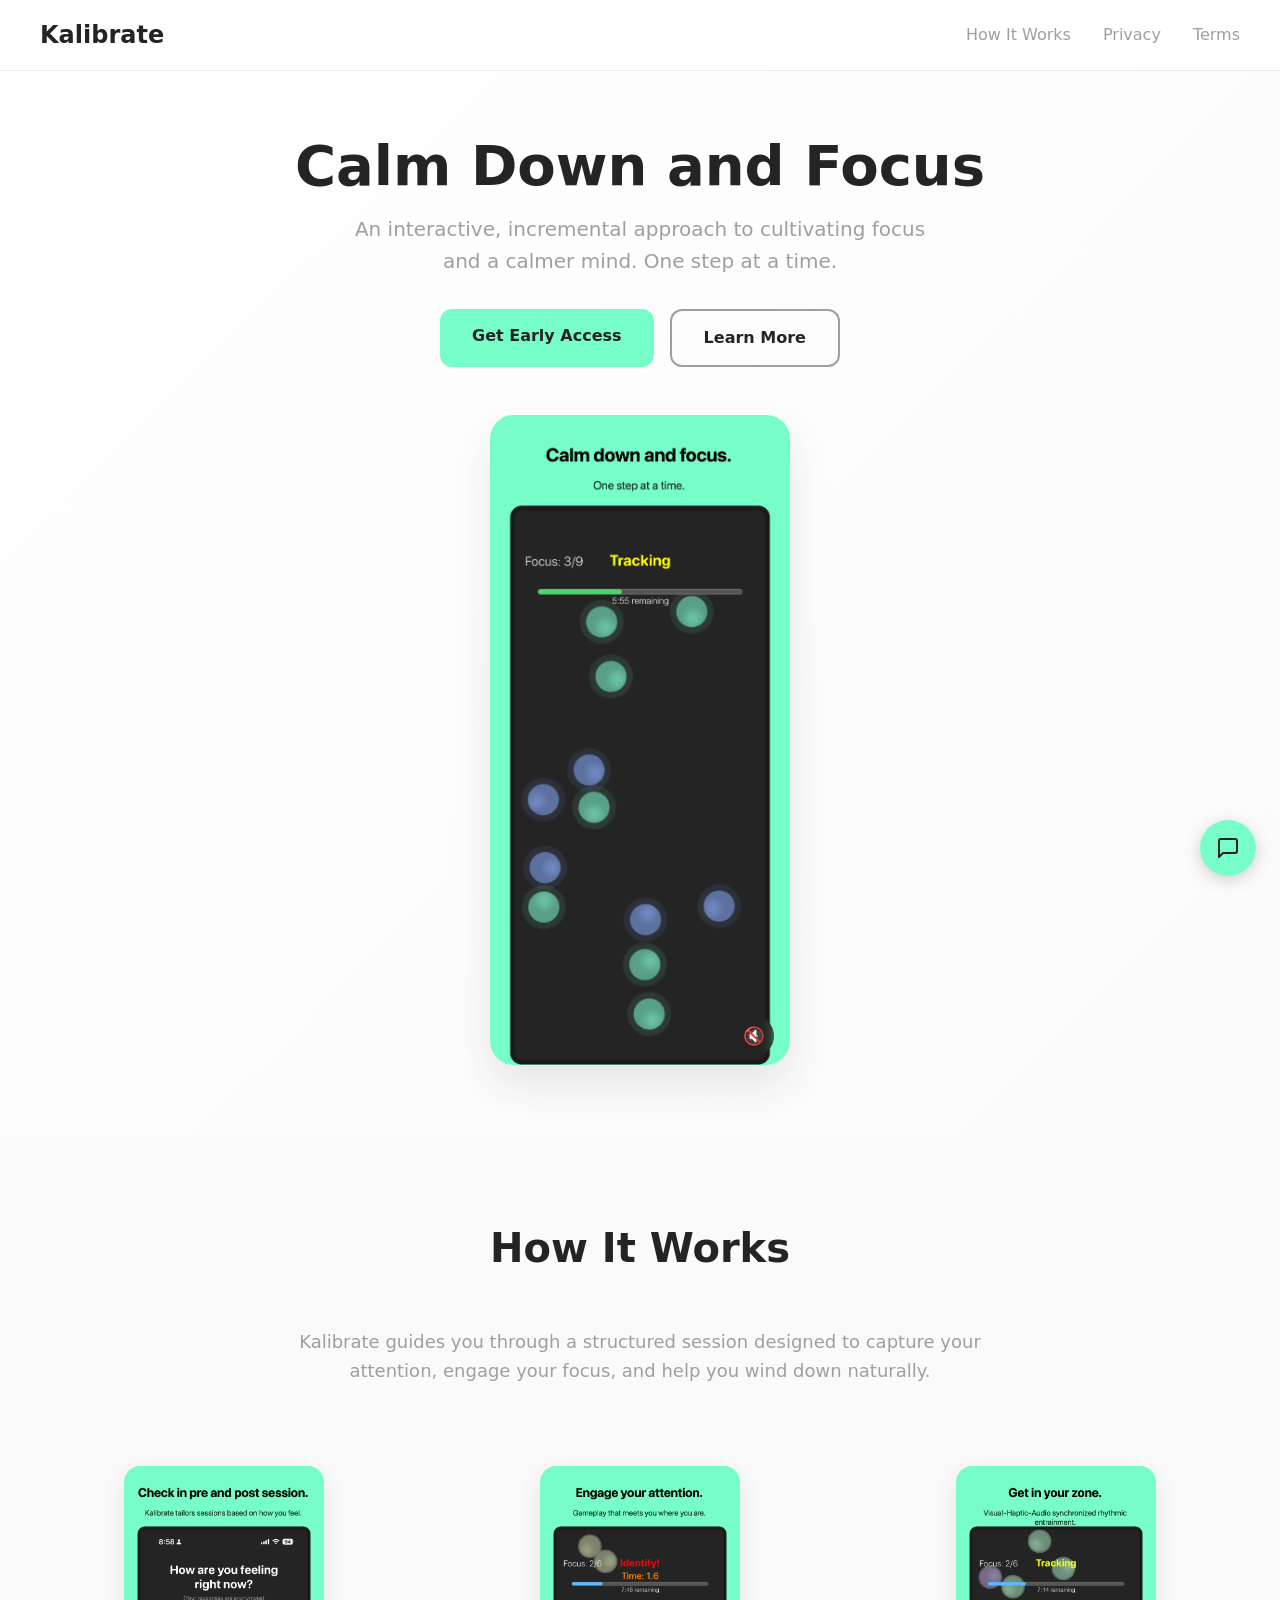
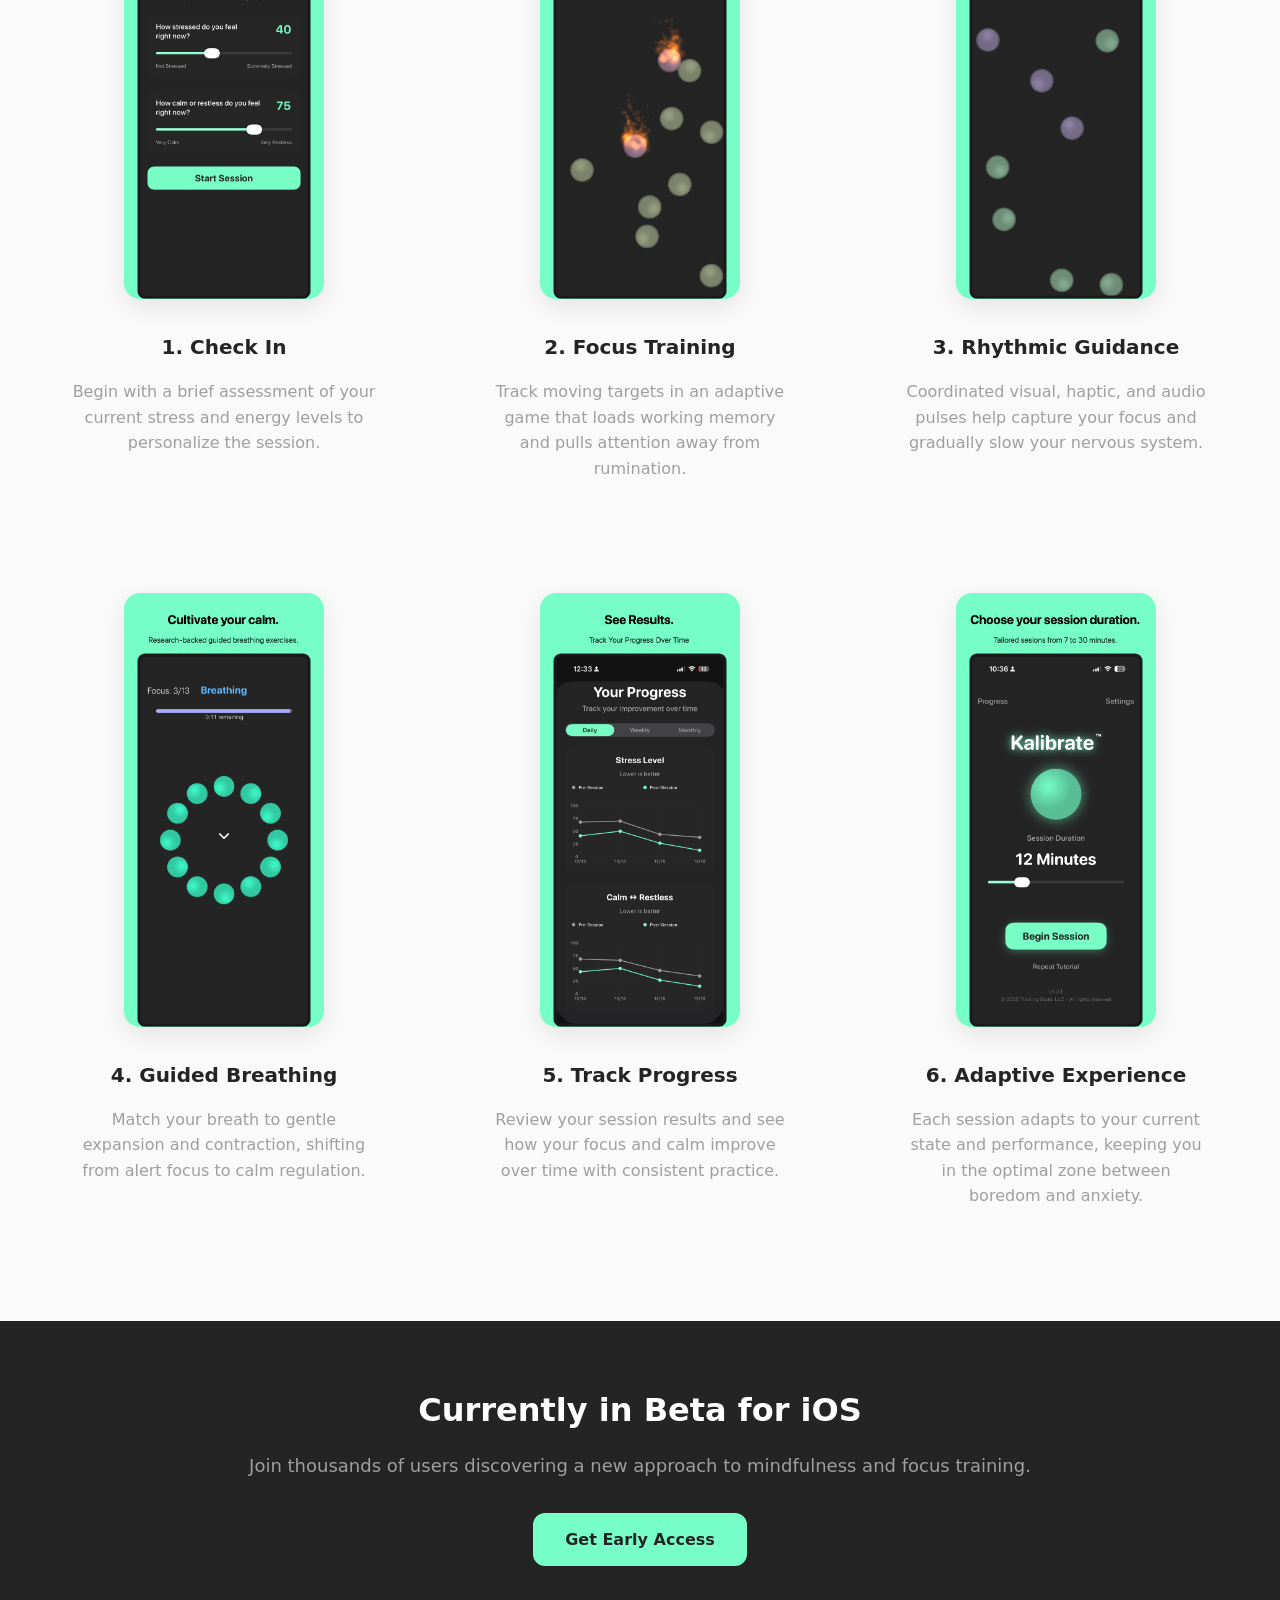
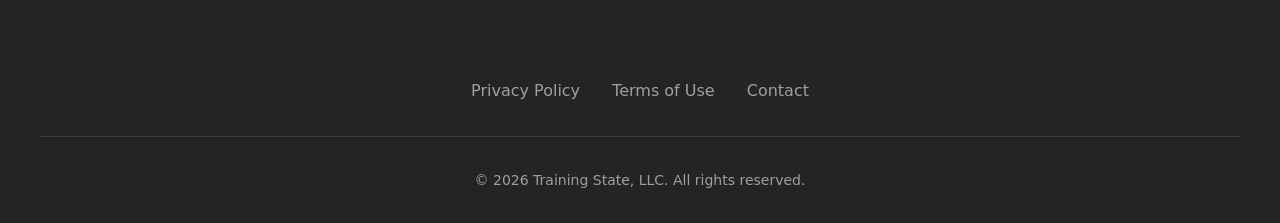
==== index.html @ 6f8d5ae3 "add science chatbot widget" ====
<!DOCTYPE html>
<html lang="en">
<head>
    <meta charset="UTF-8">
    <meta name="viewport" content="width=device-width, initial-scale=1.0">
    <title>Interactive Meditation | Kalibrate</title>
    <meta name="description" content="An interactive, incremental approach to cultivating focus and a calmer mind. Available for iOS.">
    <link rel="stylesheet" href="css/style.css">
    <link rel="stylesheet" href="css/chatbot.css">
    <script src="js/main.js"></script>
    <script src="js/chatbot.js" defer></script>
    <!-- Google Analytics -->
    <script async src="https://www.googletagmanager.com/gtag/js?id=G-4WPZDJNHLG"></script>
    <script>
      window.dataLayer = window.dataLayer || [];
      function gtag(){dataLayer.push(arguments);}
      gtag('js', new Date());
      gtag('config', 'G-4WPZDJNHLG');
    </script>
</head>
<body>
    <header>
        <nav>
            <a href="/" class="logo">Kalibrate</a>
            <ul class="nav-links">
                <li><a href="#how-it-works">How It Works</a></li>
                <li><a href="privacy-policy.html">Privacy</a></li>
                <li><a href="terms-of-use.html">Terms</a></li>
            </ul>
        </nav>
    </header>

    <main>
        <section class="hero">
            <div class="hero-content">
                <h1>Calm Down and Focus</h1>
                <p class="subtitle">An interactive, incremental approach to cultivating focus and a calmer mind. One step at a time.</p>
                
                <div class="cta-buttons">
                    <a href="https://docs.google.com/forms/d/e/1FAIpQLSfNAhvGWcJ5w_ZkRnfmBQwcQlSA0l8Zf64IccUnD5kCKtY3tA/viewform?usp=dialog" class="btn btn-primary" target="_blank" rel="noopener">Get Early Access</a>
                    <a href="#how-it-works" class="btn btn-secondary">Learn More</a>
                </div>
                
                <div class="hero-video-container">
                    <video class="hero-video" autoplay muted loop playsinline poster="images/main.png">
                        <source src="images/teaser.mp4" type="video/mp4">
                        <img src="images/main.png" alt="Kalibrate App Interface" class="hero-image">
                    </video>
                    <button class="video-sound-btn" aria-label="Toggle sound">🔇</button>
                </div>
            </div>
        </section>

        <section id="how-it-works" class="how-it-works">
            <div class="section-content">
                <h2 class="section-title">How It Works</h2>
                <p style="text-align: center; font-size: 1.125rem; color: var(--gray); max-width: 700px; margin: 0 auto;">Kalibrate guides you through a structured session designed to capture your attention, engage your focus, and help you wind down naturally.</p>
                
                <div class="features-grid">
                    <div class="feature">
                        <img src="images/ema.png" alt="Check-in Assessment" class="feature-image">
                        <h3>1. Check In</h3>
                        <p>Begin with a brief assessment of your current stress and energy levels to personalize the session.</p>
                    </div>
                    
                    <div class="feature">
                        <img src="images/identification.png" alt="Focus Training Game" class="feature-image">
                        <h3>2. Focus Training</h3>
                        <p>Track moving targets in an adaptive game that loads working memory and pulls attention away from rumination.</p>
                    </div>
                    
                    <div class="feature">
                        <img src="images/vha.png" alt="VHA Stimulation" class="feature-image">
                        <h3>3. Rhythmic Guidance</h3>
                        <p>Coordinated visual, haptic, and audio pulses help capture your focus and gradually slow your nervous system.</p>
                    </div>
                    
                    <div class="feature">
                        <img src="images/breathing.png" alt="Breathing Exercise" class="feature-image">
                        <h3>4. Guided Breathing</h3>
                        <p>Match your breath to gentle expansion and contraction, shifting from alert focus to calm regulation.</p>
                    </div>
                    
                    <div class="feature">
                        <img src="images/progress.png" alt="Session Results" class="feature-image">
                        <h3>5. Track Progress</h3>
                        <p>Review your session results and see how your focus and calm improve over time with consistent practice.</p>
                    </div>
                    
                    <div class="feature">
                        <img src="images/title.png" alt="Personalized Experience" class="feature-image">
                        <h3>6. Adaptive Experience</h3>
                        <p>Each session adapts to your current state and performance, keeping you in the optimal zone between boredom and anxiety.</p>
                    </div>
                </div>
            </div>
        </section>

        <section class="beta">
            <div class="section-content">
                <h2>Currently in Beta for iOS</h2>
                <p>Join thousands of users discovering a new approach to mindfulness and focus training.</p>
                <a href="https://docs.google.com/forms/d/e/1FAIpQLSfNAhvGWcJ5w_ZkRnfmBQwcQlSA0l8Zf64IccUnD5kCKtY3tA/viewform?usp=dialog" class="btn btn-primary" target="_blank" rel="noopener">Get Early Access</a>
            </div>
        </section>
    </main>

    <footer>
        <div class="footer-content">
            <div class="footer-links">
                <a href="privacy-policy.html">Privacy Policy</a>
                <a href="terms-of-use.html">Terms of Use</a>
                <a href="mailto:hello@kalibrate.me">Contact</a>
            </div>
            <div class="copyright">
                <p>&copy; 2026 Training State, LLC. All rights reserved.</p>
            </div>
        </div>
    </footer>
</body>
</html>
---- css/style.css ----
/* Kalibrate Website - Brand Colors */
:root {
  --mint: #77FDC7;
  --gray: #A09EA1;
  --dark: #242424;
  --white: #ffffff;
  --off-white: #fafafa;
}

* {
  margin: 0;
  padding: 0;
  box-sizing: border-box;
}

body {
  font-family: -apple-system, BlinkMacSystemFont, 'Segoe UI', Roboto, system-ui, sans-serif;
  line-height: 1.6;
  color: var(--dark);
  background: var(--white);
}

/* Header */
header {
  background: var(--white);
  padding: 1rem 2rem;
  position: sticky;
  top: 0;
  z-index: 100;
  border-bottom: 1px solid rgba(164, 158, 161, 0.2);
}

nav {
  max-width: 1200px;
  margin: 0 auto;
  display: flex;
  justify-content: space-between;
  align-items: center;
}

.logo {
  font-size: 1.5rem;
  font-weight: 700;
  color: var(--dark);
  text-decoration: none;
}

.nav-links {
  display: flex;
  gap: 2rem;
  list-style: none;
}

.nav-links a {
  text-decoration: none;
  color: var(--gray);
  font-weight: 500;
  transition: color 0.3s ease;
}

.nav-links a:hover {
  color: var(--dark);
}

/* Hero Section */
.hero {
  background: linear-gradient(135deg, var(--white) 0%, var(--off-white) 100%);
  padding: 4rem 2rem;
  text-align: center;
}

.hero-content {
  max-width: 1000px;
  margin: 0 auto;
}

.hero h1 {
  font-size: 3.5rem;
  font-weight: 800;
  color: var(--dark);
  margin-bottom: 1rem;
  line-height: 1.1;
}

.hero .subtitle {
  font-size: 1.25rem;
  color: var(--gray);
  margin-bottom: 2rem;
  max-width: 600px;
  margin-left: auto;
  margin-right: auto;
}

.cta-buttons {
  display: flex;
  gap: 1rem;
  justify-content: center;
  margin-bottom: 3rem;
}

.btn {
  padding: 0.875rem 2rem;
  border: none;
  border-radius: 12px;
  font-weight: 600;
  text-decoration: none;
  display: inline-block;
  transition: all 0.3s ease;
  font-size: 1rem;
}

.btn-primary {
  background: var(--mint);
  color: var(--dark);
}

.btn-primary:hover {
  background: #65e8b5;
  transform: translateY(-1px);
}

.btn-secondary {
  background: transparent;
  color: var(--dark);
  border: 2px solid var(--gray);
}

.btn-secondary:hover {
  border-color: var(--dark);
  background: var(--dark);
  color: var(--white);
}

.hero-image {
  max-width: 300px;
  height: auto;
  border-radius: 24px;
  box-shadow: 0 20px 40px rgba(36, 36, 36, 0.1);
}

/* Hero Video */
.hero-video-container {
  position: relative;
  display: inline-block;
  max-width: 300px;
  margin: 0 auto;
}

.hero-video {
  width: 100%;
  max-width: 300px;
  height: auto;
  border-radius: 24px;
  box-shadow: 0 20px 40px rgba(36, 36, 36, 0.1);
}

.video-sound-btn {
  position: absolute;
  bottom: 16px;
  right: 16px;
  width: 40px;
  height: 40px;
  border-radius: 50%;
  border: none;
  background: rgba(36, 36, 36, 0.7);
  color: var(--white);
  font-size: 1.1rem;
  cursor: pointer;
  display: flex;
  align-items: center;
  justify-content: center;
  transition: background 0.3s ease;
  backdrop-filter: blur(4px);
  -webkit-backdrop-filter: blur(4px);
}

.video-sound-btn:hover {
  background: rgba(36, 36, 36, 0.9);
}

/* How It Works Section */
.how-it-works {
  padding: 5rem 2rem;
  background: var(--off-white);
}

.section-content {
  max-width: 1200px;
  margin: 0 auto;
}

.section-title {
  font-size: 2.5rem;
  font-weight: 700;
  text-align: center;
  margin-bottom: 3rem;
  color: var(--dark);
}

.features-grid {
  display: grid;
  grid-template-columns: repeat(auto-fit, minmax(300px, 1fr));
  gap: 3rem;
  margin-top: 3rem;
}

.feature {
  text-align: center;
  padding: 2rem;
}

.feature-image {
  max-width: 200px;
  height: auto;
  border-radius: 16px;
  margin-bottom: 1.5rem;
  box-shadow: 0 8px 24px rgba(36, 36, 36, 0.1);
}

.feature h3 {
  font-size: 1.25rem;
  font-weight: 600;
  margin-bottom: 1rem;
  color: var(--dark);
}

.feature p {
  color: var(--gray);
  line-height: 1.6;
}

/* Beta Section */
.beta {
  padding: 4rem 2rem;
  background: var(--dark);
  color: var(--white);
  text-align: center;
}

.beta h2 {
  font-size: 2rem;
  font-weight: 700;
  margin-bottom: 1rem;
}

.beta p {
  font-size: 1.125rem;
  color: var(--gray);
  margin-bottom: 2rem;
}

/* Footer */
footer {
  background: var(--dark);
  color: var(--gray);
  padding: 3rem 2rem 2rem;
  text-align: center;
}

.footer-content {
  max-width: 1200px;
  margin: 0 auto;
}

.footer-links {
  display: flex;
  justify-content: center;
  gap: 2rem;
  margin-bottom: 2rem;
  flex-wrap: wrap;
}

.footer-links a {
  color: var(--gray);
  text-decoration: none;
  transition: color 0.3s ease;
}

.footer-links a:hover {
  color: var(--mint);
}

.copyright {
  border-top: 1px solid rgba(164, 158, 161, 0.2);
  padding-top: 2rem;
  font-size: 0.875rem;
}

/* Responsive Design */
@media (max-width: 768px) {
  .nav-links {
    display: none;
  }
  
  .hero h1 {
    font-size: 2.5rem;
  }
  
  .hero .subtitle {
    font-size: 1.125rem;
  }
  
  .cta-buttons {
    flex-direction: column;
    align-items: center;
  }
  
  .features-grid {
    grid-template-columns: 1fr;
    gap: 2rem;
  }
  
  .footer-links {
    flex-direction: column;
    gap: 1rem;
  }
}

/* Legal Pages Styling */
.legal-page {
  max-width: 800px;
  margin: 0 auto;
  padding: 4rem 2rem;
  line-height: 1.7;
}

.legal-page h1 {
  font-size: 2.5rem;
  font-weight: 700;
  margin-bottom: 2rem;
  color: var(--dark);
}

.legal-page h2 {
  font-size: 1.5rem;
  font-weight: 600;
  margin: 2rem 0 1rem;
  color: var(--dark);
}

.legal-page p {
  margin-bottom: 1rem;
  color: var(--dark);
}

.legal-page ul {
  margin: 1rem 0 1rem 2rem;
}

.legal-page li {
  margin-bottom: 0.5rem;
  color: var(--dark);
}

.legal-page strong {
  color: var(--dark);
}

.legal-page a {
  color: var(--mint);
  text-decoration: none;
}

.legal-page a:hover {
  text-decoration: underline;
}
---- css/chatbot.css ----
/* Kalibrate Science Chatbot Widget */

/* FAB Button */
#kb-chat-fab {
  position: fixed;
  bottom: 24px;
  right: 24px;
  width: 56px;
  height: 56px;
  border-radius: 50%;
  border: none;
  background: var(--mint, #77FDC7);
  color: var(--dark, #242424);
  cursor: pointer;
  box-shadow: 0 4px 16px rgba(36, 36, 36, 0.2);
  display: flex;
  align-items: center;
  justify-content: center;
  transition: transform 0.2s ease, box-shadow 0.2s ease, opacity 0.2s ease;
  z-index: 9998;
}

#kb-chat-fab:hover {
  transform: scale(1.08);
  box-shadow: 0 6px 24px rgba(36, 36, 36, 0.25);
}

#kb-chat-fab.kb-hidden {
  opacity: 0;
  pointer-events: none;
  transform: scale(0.8);
}

/* Chat Panel */
#kb-chat-panel {
  position: fixed;
  bottom: 24px;
  right: 24px;
  width: 380px;
  height: 540px;
  max-height: calc(100vh - 48px);
  max-width: calc(100vw - 32px);
  border-radius: 16px;
  background: #fff;
  box-shadow: 0 8px 40px rgba(36, 36, 36, 0.15), 0 0 0 1px rgba(160, 158, 161, 0.1);
  display: flex;
  flex-direction: column;
  overflow: hidden;
  z-index: 9999;
  opacity: 0;
  transform: translateY(16px) scale(0.95);
  pointer-events: none;
  transition: opacity 0.25s ease, transform 0.25s ease;
}

#kb-chat-panel.kb-open {
  opacity: 1;
  transform: translateY(0) scale(1);
  pointer-events: auto;
}

/* Header */
.kb-chat-header {
  background: var(--dark, #242424);
  color: #fff;
  padding: 16px;
  display: flex;
  align-items: center;
  justify-content: space-between;
  flex-shrink: 0;
}

.kb-chat-header-info {
  display: flex;
  align-items: center;
  gap: 10px;
}

.kb-chat-header-icon {
  font-size: 1.5rem;
}

.kb-chat-header-title {
  font-weight: 600;
  font-size: 0.95rem;
}

.kb-chat-header-subtitle {
  font-size: 0.75rem;
  color: var(--gray, #A09EA1);
}

.kb-chat-close {
  background: none;
  border: none;
  color: var(--gray, #A09EA1);
  font-size: 1.5rem;
  cursor: pointer;
  padding: 0 4px;
  line-height: 1;
  transition: color 0.2s;
}

.kb-chat-close:hover {
  color: #fff;
}

/* Messages */
.kb-chat-messages {
  flex: 1;
  overflow-y: auto;
  padding: 16px;
  display: flex;
  flex-direction: column;
  gap: 10px;
  background: #fafafa;
}

.kb-chat-welcome {
  margin-bottom: 8px;
}

.kb-chat-welcome p {
  font-size: 0.875rem;
  color: #666;
  line-height: 1.5;
  margin-bottom: 12px;
}

/* Suggestions */
.kb-chat-suggestions {
  display: flex;
  flex-wrap: wrap;
  gap: 6px;
}

.kb-chat-suggestion {
  background: #fff;
  border: 1px solid rgba(160, 158, 161, 0.3);
  border-radius: 16px;
  padding: 6px 12px;
  font-size: 0.8rem;
  color: var(--dark, #242424);
  cursor: pointer;
  transition: all 0.2s;
  font-family: inherit;
}

.kb-chat-suggestion:hover {
  background: var(--mint, #77FDC7);
  border-color: var(--mint, #77FDC7);
}

/* Chat Bubbles */
.kb-chat-bubble {
  max-width: 85%;
  padding: 10px 14px;
  border-radius: 14px;
  font-size: 0.875rem;
  line-height: 1.5;
  word-wrap: break-word;
  white-space: pre-wrap;
}

.kb-chat-user {
  align-self: flex-end;
  background: var(--dark, #242424);
  color: #fff;
  border-bottom-right-radius: 4px;
}

.kb-chat-assistant {
  align-self: flex-start;
  background: #fff;
  color: var(--dark, #242424);
  border: 1px solid rgba(160, 158, 161, 0.15);
  border-bottom-left-radius: 4px;
}

/* Loading dots */
.kb-chat-loading {
  display: flex;
  align-items: center;
  gap: 4px;
  padding: 12px 18px;
}

.kb-dot {
  width: 7px;
  height: 7px;
  border-radius: 50%;
  background: var(--gray, #A09EA1);
  animation: kb-bounce 1.2s infinite ease-in-out;
}

.kb-dot:nth-child(2) {
  animation-delay: 0.15s;
}

.kb-dot:nth-child(3) {
  animation-delay: 0.3s;
}

@keyframes kb-bounce {
  0%, 60%, 100% { transform: translateY(0); opacity: 0.4; }
  30% { transform: translateY(-6px); opacity: 1; }
}

/* Input Area */
.kb-chat-input-area {
  display: flex;
  padding: 12px;
  gap: 8px;
  border-top: 1px solid rgba(160, 158, 161, 0.15);
  background: #fff;
  flex-shrink: 0;
}

.kb-chat-input {
  flex: 1;
  border: 1px solid rgba(160, 158, 161, 0.3);
  border-radius: 10px;
  padding: 10px 14px;
  font-size: 0.875rem;
  font-family: inherit;
  outline: none;
  transition: border-color 0.2s;
  background: #fafafa;
}

.kb-chat-input:focus {
  border-color: var(--mint, #77FDC7);
  background: #fff;
}

.kb-chat-send {
  width: 40px;
  height: 40px;
  border-radius: 10px;
  border: none;
  background: var(--mint, #77FDC7);
  color: var(--dark, #242424);
  cursor: pointer;
  display: flex;
  align-items: center;
  justify-content: center;
  transition: background 0.2s;
  flex-shrink: 0;
}

.kb-chat-send:hover {
  background: #65e8b5;
}

.kb-chat-send:disabled {
  opacity: 0.5;
  cursor: not-allowed;
}

/* Mobile */
@media (max-width: 480px) {
  #kb-chat-panel {
    bottom: 0;
    right: 0;
    width: 100vw;
    height: 100vh;
    max-height: 100vh;
    max-width: 100vw;
    border-radius: 0;
  }

  #kb-chat-fab {
    bottom: 16px;
    right: 16px;
  }
}

/* Scrollbar */
.kb-chat-messages::-webkit-scrollbar {
  width: 5px;
}

.kb-chat-messages::-webkit-scrollbar-track {
  background: transparent;
}

.kb-chat-messages::-webkit-scrollbar-thumb {
  background: rgba(160, 158, 161, 0.3);
  border-radius: 3px;
}

.kb-chat-messages::-webkit-scrollbar-thumb:hover {
  background: rgba(160, 158, 161, 0.5);
}
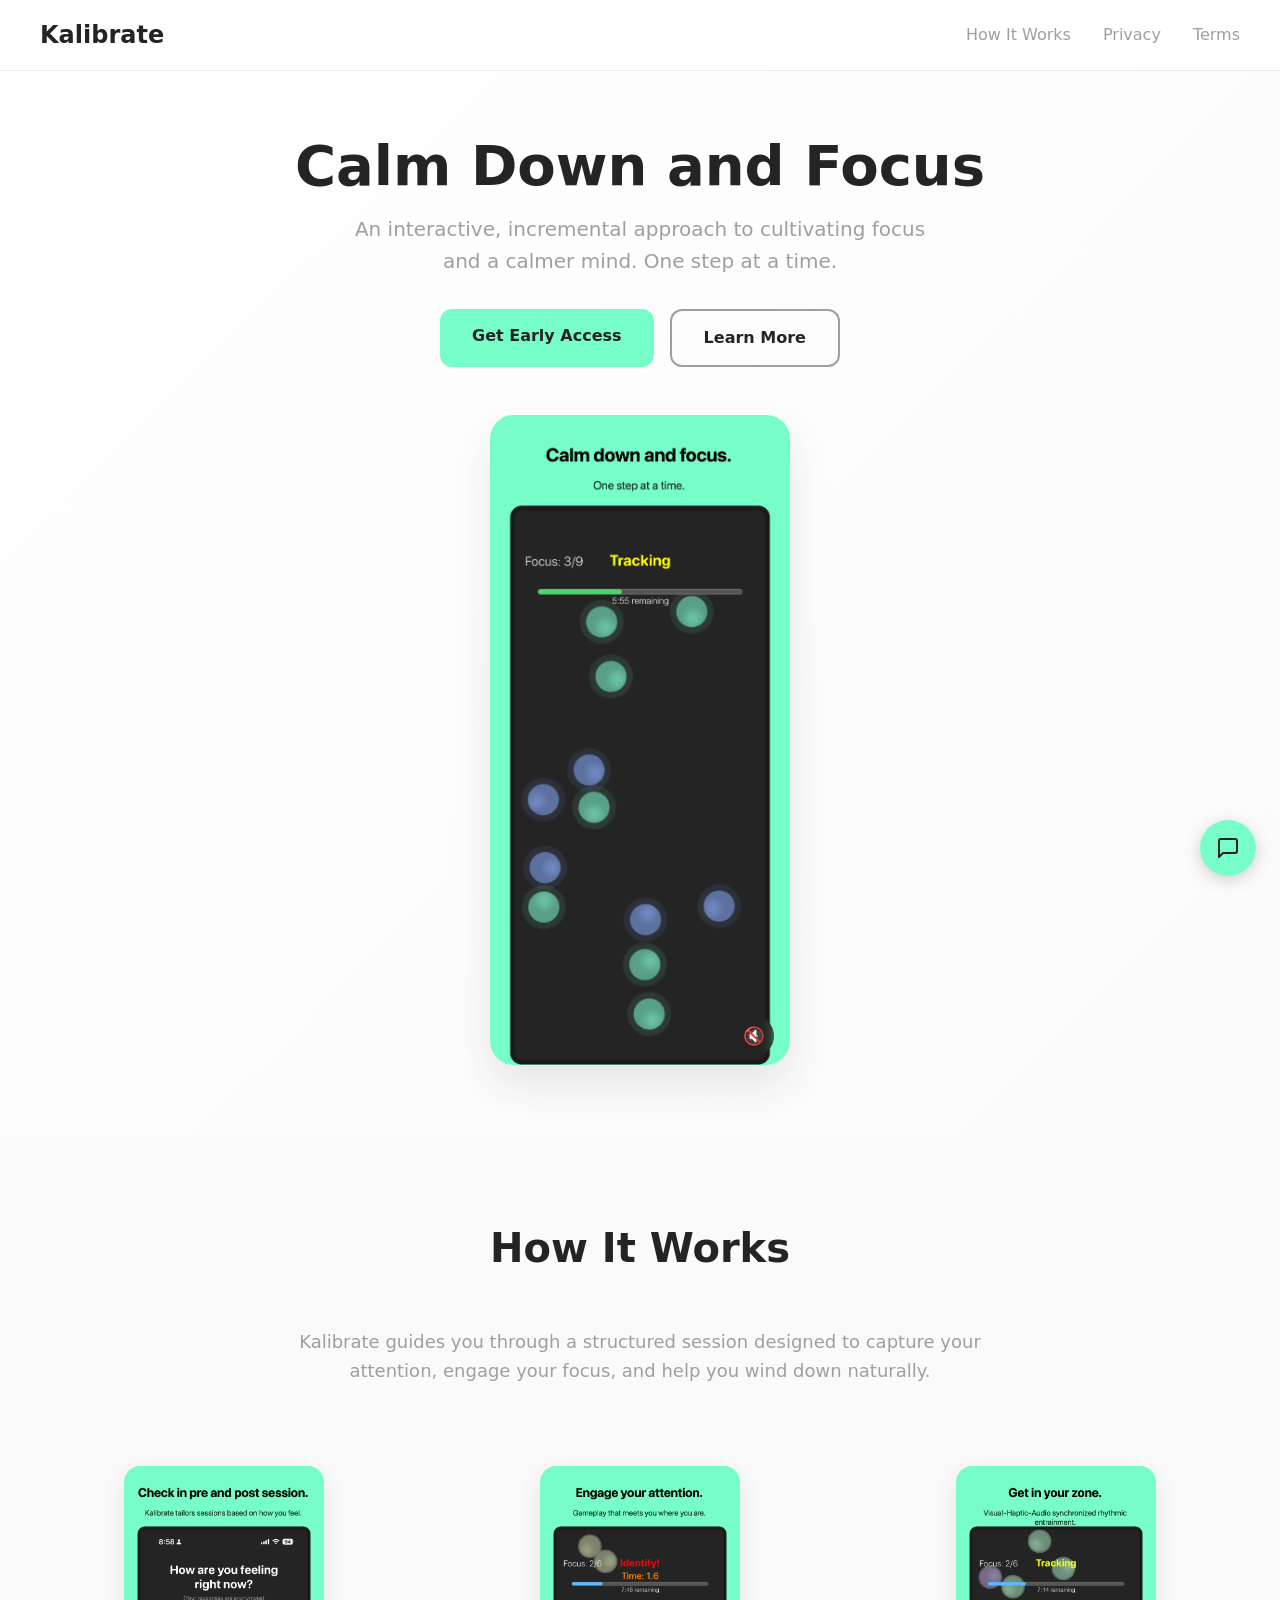
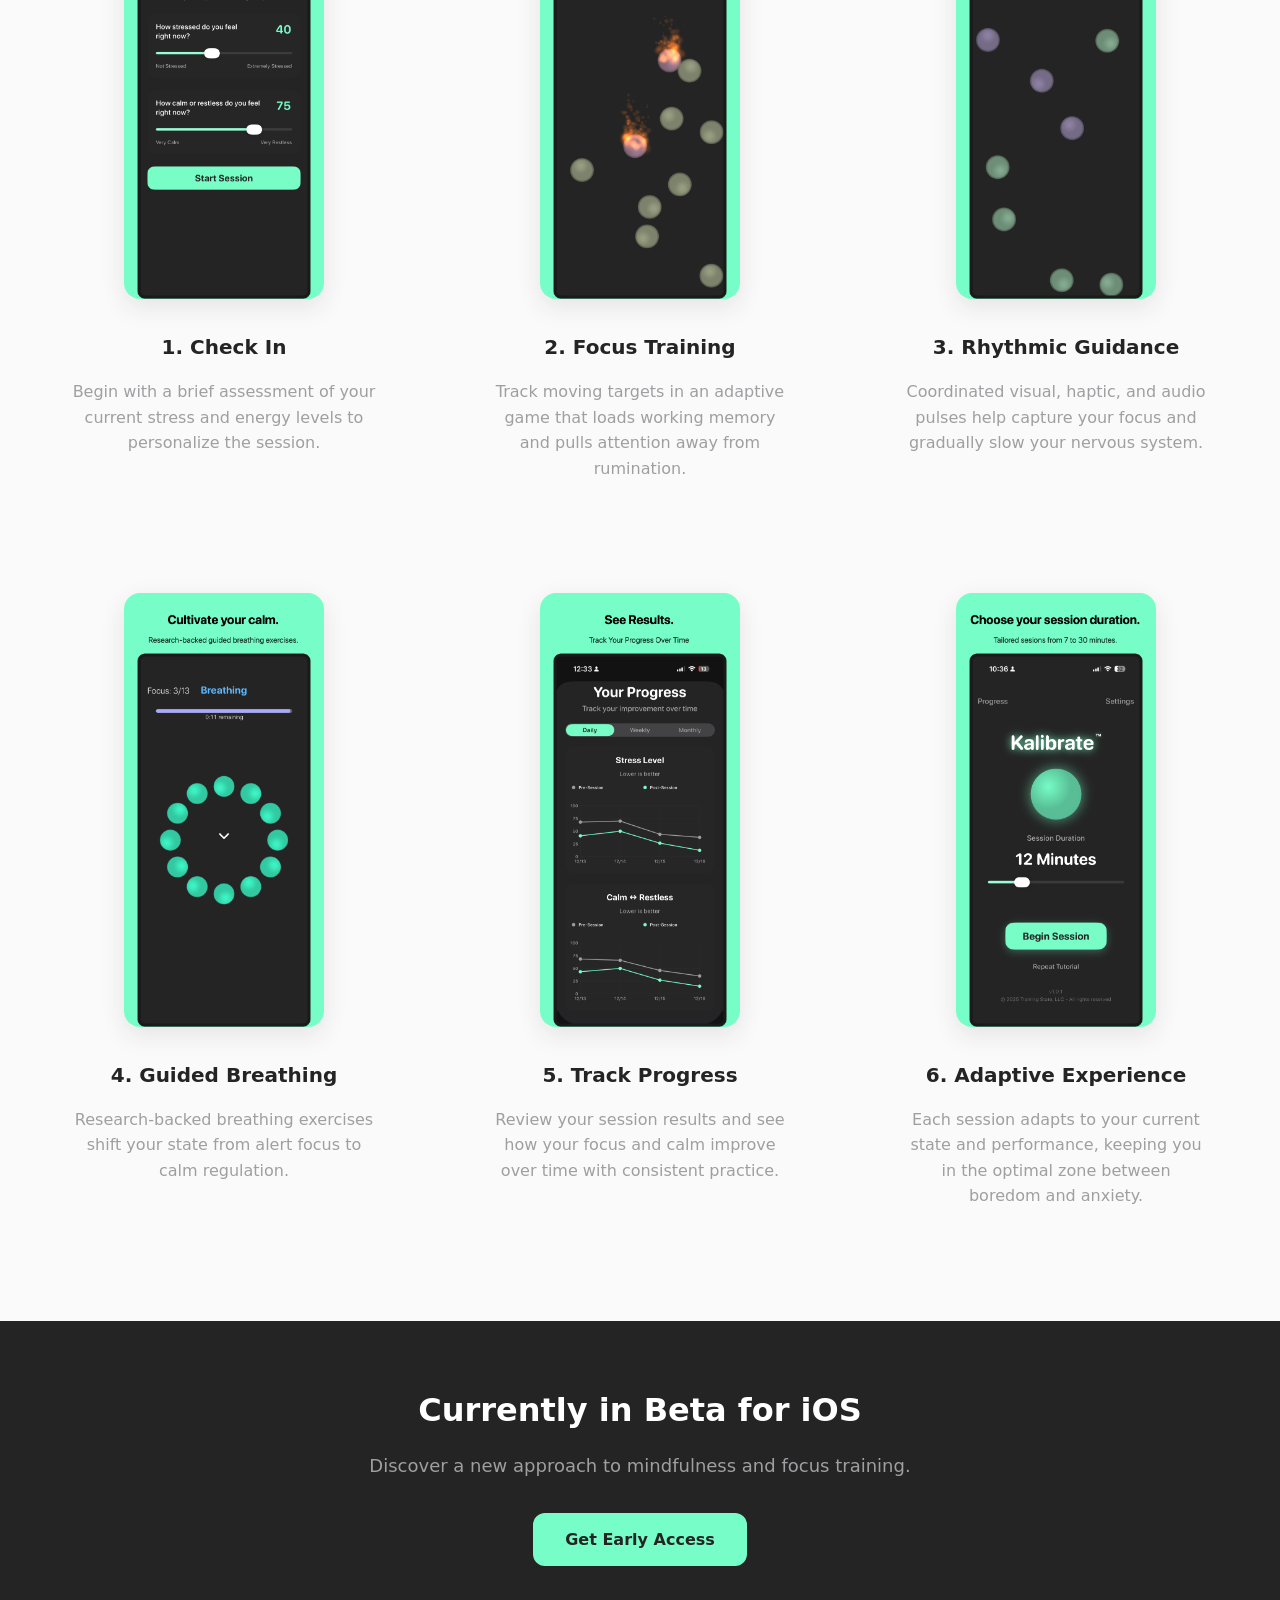
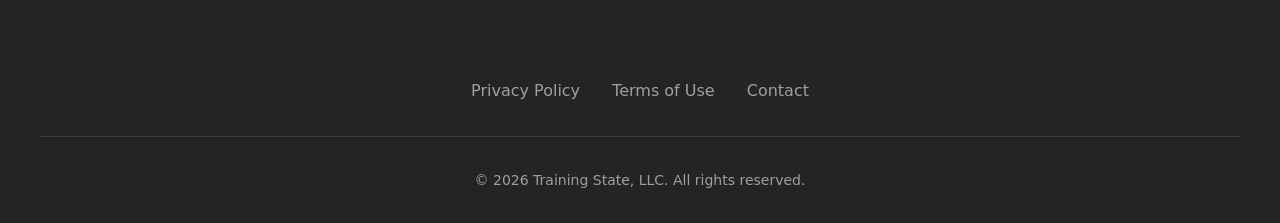
==== commit 404a7c33: "Merge branch 'main' of https://github.com/zach348/kalibrate-website" ====
--- a/index.html
+++ b/index.html
@@ -1,10 +1,12 @@
 <!DOCTYPE html>
 <html lang="en">
+
 <head>
     <meta charset="UTF-8">
     <meta name="viewport" content="width=device-width, initial-scale=1.0">
     <title>Interactive Meditation | Kalibrate</title>
-    <meta name="description" content="An interactive, incremental approach to cultivating focus and a calmer mind. Available for iOS.">
+    <meta name="description"
+        content="An interactive, incremental approach to cultivating focus and a calmer mind. Available for iOS.">
     <link rel="stylesheet" href="css/style.css">
     <link rel="stylesheet" href="css/chatbot.css">
     <script src="js/main.js"></script>
@@ -12,12 +14,13 @@
     <!-- Google Analytics -->
     <script async src="https://www.googletagmanager.com/gtag/js?id=G-4WPZDJNHLG"></script>
     <script>
-      window.dataLayer = window.dataLayer || [];
-      function gtag(){dataLayer.push(arguments);}
-      gtag('js', new Date());
-      gtag('config', 'G-4WPZDJNHLG');
+        window.dataLayer = window.dataLayer || [];
+        function gtag() { dataLayer.push(arguments); }
+        gtag('js', new Date());
+        gtag('config', 'G-4WPZDJNHLG');
     </script>
 </head>
+
 <body>
     <header>
         <nav>
@@ -34,13 +37,15 @@
         <section class="hero">
             <div class="hero-content">
                 <h1>Calm Down and Focus</h1>
-                <p class="subtitle">An interactive, incremental approach to cultivating focus and a calmer mind. One step at a time.</p>
-                
+                <p class="subtitle">An interactive, incremental approach to cultivating focus and a calmer mind. One
+                    step at a time.</p>
+
                 <div class="cta-buttons">
-                    <a href="https://docs.google.com/forms/d/e/1FAIpQLSfNAhvGWcJ5w_ZkRnfmBQwcQlSA0l8Zf64IccUnD5kCKtY3tA/viewform?usp=dialog" class="btn btn-primary" target="_blank" rel="noopener">Get Early Access</a>
+                    <a href="https://docs.google.com/forms/d/e/1FAIpQLSfNAhvGWcJ5w_ZkRnfmBQwcQlSA0l8Zf64IccUnD5kCKtY3tA/viewform?usp=dialog"
+                        class="btn btn-primary" target="_blank" rel="noopener">Get Early Access</a>
                     <a href="#how-it-works" class="btn btn-secondary">Learn More</a>
                 </div>
-                
+
                 <div class="hero-video-container">
                     <video class="hero-video" autoplay muted loop playsinline poster="images/main.png">
                         <source src="images/teaser.mp4" type="video/mp4">
@@ -54,43 +59,51 @@
         <section id="how-it-works" class="how-it-works">
             <div class="section-content">
                 <h2 class="section-title">How It Works</h2>
-                <p style="text-align: center; font-size: 1.125rem; color: var(--gray); max-width: 700px; margin: 0 auto;">Kalibrate guides you through a structured session designed to capture your attention, engage your focus, and help you wind down naturally.</p>
-                
+                <p
+                    style="text-align: center; font-size: 1.125rem; color: var(--gray); max-width: 700px; margin: 0 auto;">
+                    Kalibrate guides you through a structured session designed to capture your attention, engage your
+                    focus, and help you wind down naturally.</p>
+
                 <div class="features-grid">
                     <div class="feature">
                         <img src="images/ema.png" alt="Check-in Assessment" class="feature-image">
                         <h3>1. Check In</h3>
-                        <p>Begin with a brief assessment of your current stress and energy levels to personalize the session.</p>
+                        <p>Begin with a brief assessment of your current stress and energy levels to personalize the
+                            session.</p>
                     </div>
-                    
+
                     <div class="feature">
                         <img src="images/identification.png" alt="Focus Training Game" class="feature-image">
                         <h3>2. Focus Training</h3>
-                        <p>Track moving targets in an adaptive game that loads working memory and pulls attention away from rumination.</p>
+                        <p>Track moving targets in an adaptive game that loads working memory and pulls attention away
+                            from rumination.</p>
                     </div>
-                    
+
                     <div class="feature">
                         <img src="images/vha.png" alt="VHA Stimulation" class="feature-image">
                         <h3>3. Rhythmic Guidance</h3>
-                        <p>Coordinated visual, haptic, and audio pulses help capture your focus and gradually slow your nervous system.</p>
+                        <p>Coordinated visual, haptic, and audio pulses help capture your focus and gradually slow your
+                            nervous system.</p>
                     </div>
-                    
+
                     <div class="feature">
                         <img src="images/breathing.png" alt="Breathing Exercise" class="feature-image">
                         <h3>4. Guided Breathing</h3>
-                        <p>Match your breath to gentle expansion and contraction, shifting from alert focus to calm regulation.</p>
+                        <p>Research-backed breathing exercises shift your state from alert focus to calm regulation.</p>
                     </div>
-                    
+
                     <div class="feature">
                         <img src="images/progress.png" alt="Session Results" class="feature-image">
                         <h3>5. Track Progress</h3>
-                        <p>Review your session results and see how your focus and calm improve over time with consistent practice.</p>
+                        <p>Review your session results and see how your focus and calm improve over time with consistent
+                            practice.</p>
                     </div>
-                    
+
                     <div class="feature">
                         <img src="images/title.png" alt="Personalized Experience" class="feature-image">
                         <h3>6. Adaptive Experience</h3>
-                        <p>Each session adapts to your current state and performance, keeping you in the optimal zone between boredom and anxiety.</p>
+                        <p>Each session adapts to your current state and performance, keeping you in the optimal zone
+                            between boredom and anxiety.</p>
                     </div>
                 </div>
             </div>
@@ -99,8 +112,9 @@
         <section class="beta">
             <div class="section-content">
                 <h2>Currently in Beta for iOS</h2>
-                <p>Join thousands of users discovering a new approach to mindfulness and focus training.</p>
-                <a href="https://docs.google.com/forms/d/e/1FAIpQLSfNAhvGWcJ5w_ZkRnfmBQwcQlSA0l8Zf64IccUnD5kCKtY3tA/viewform?usp=dialog" class="btn btn-primary" target="_blank" rel="noopener">Get Early Access</a>
+                <p>Discover a new approach to mindfulness and focus training.</p>
+                <a href="https://docs.google.com/forms/d/e/1FAIpQLSfNAhvGWcJ5w_ZkRnfmBQwcQlSA0l8Zf64IccUnD5kCKtY3tA/viewform?usp=dialog"
+                    class="btn btn-primary" target="_blank" rel="noopener">Get Early Access</a>
             </div>
         </section>
     </main>
@@ -118,4 +132,5 @@
         </div>
     </footer>
 </body>
+
 </html>
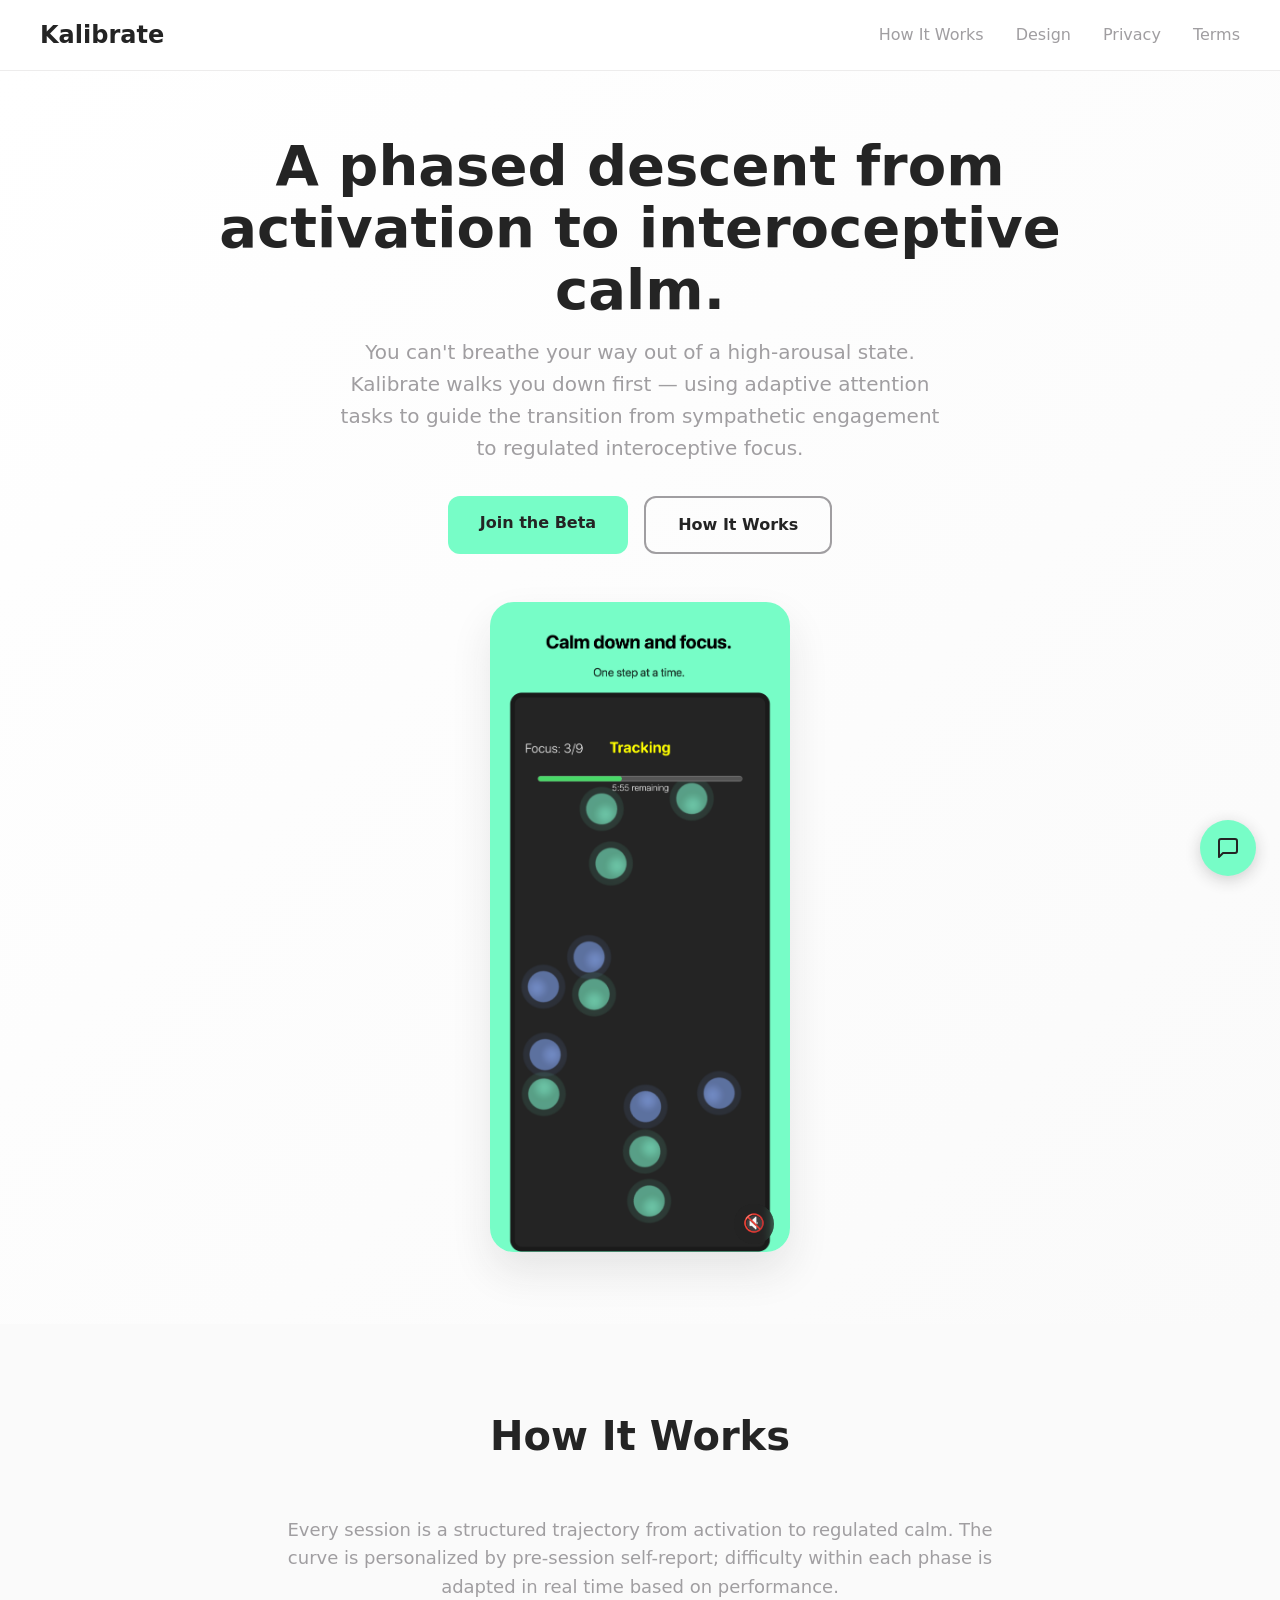
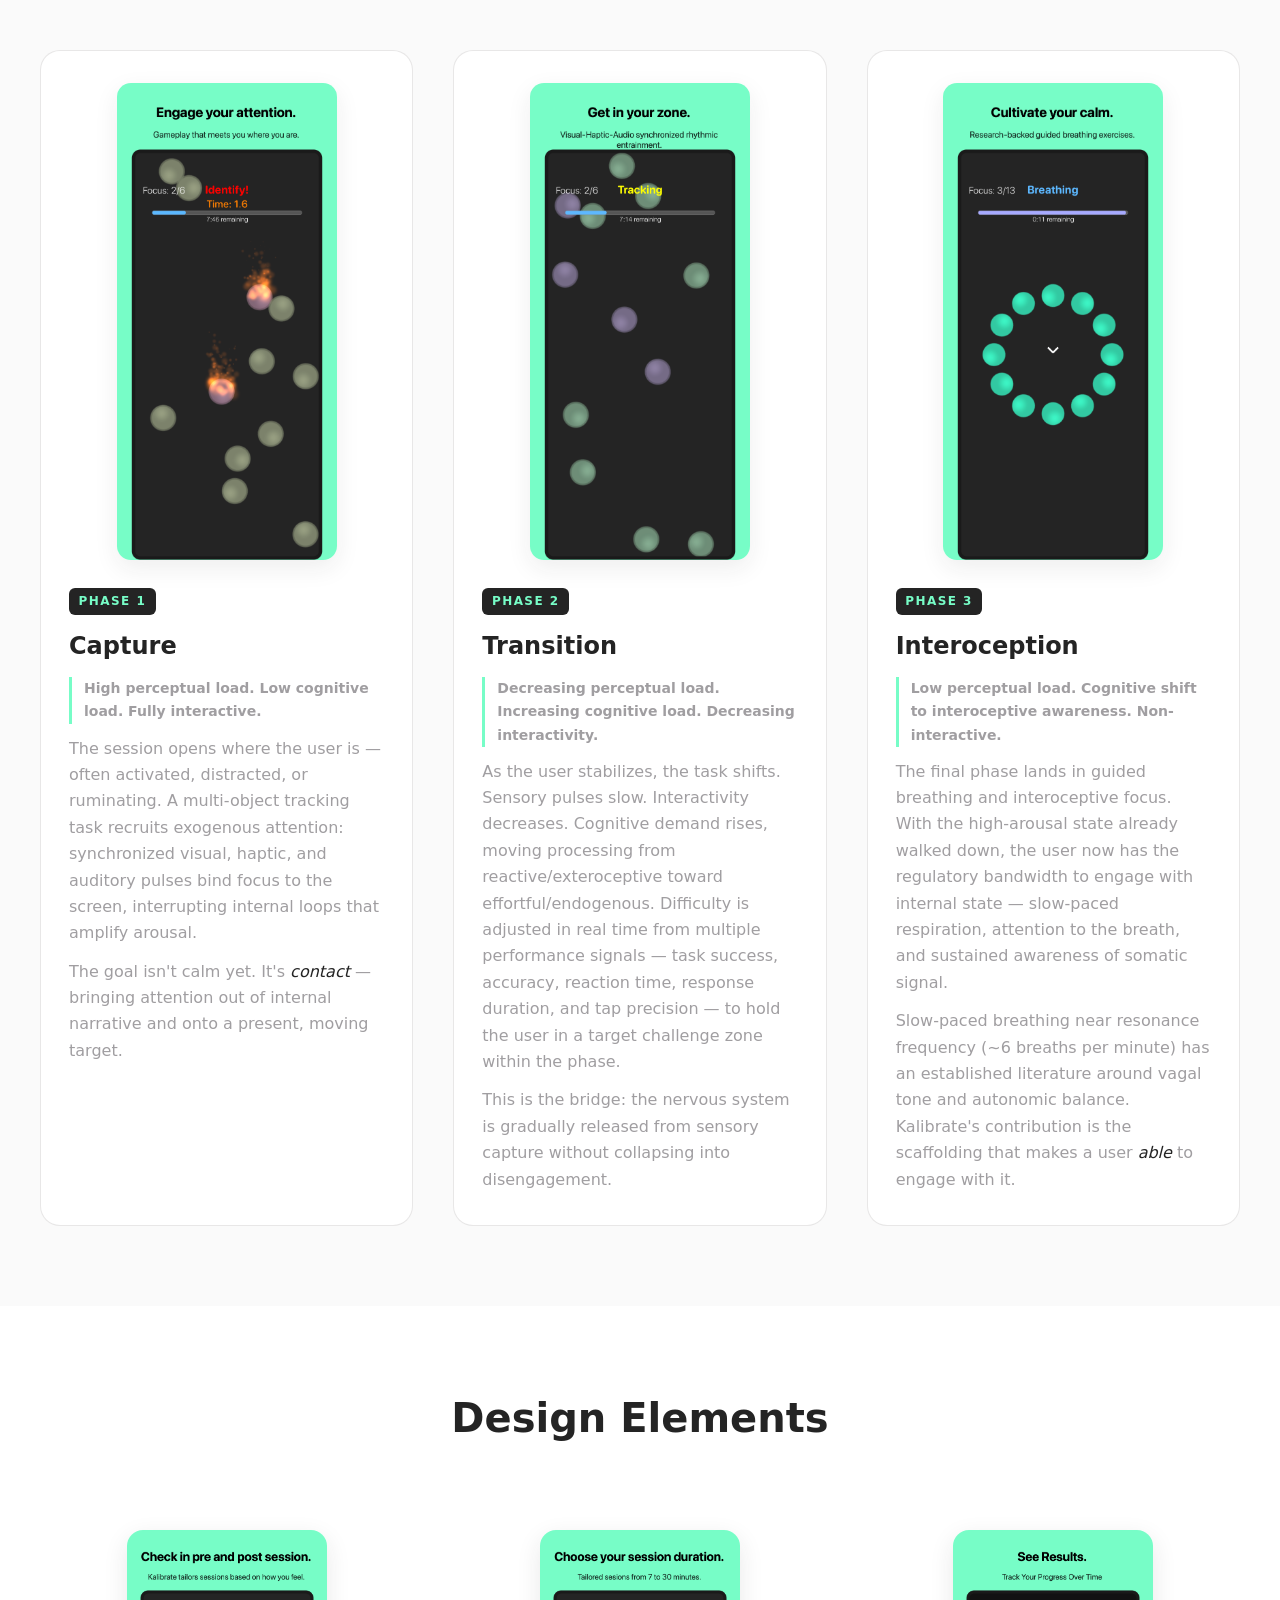
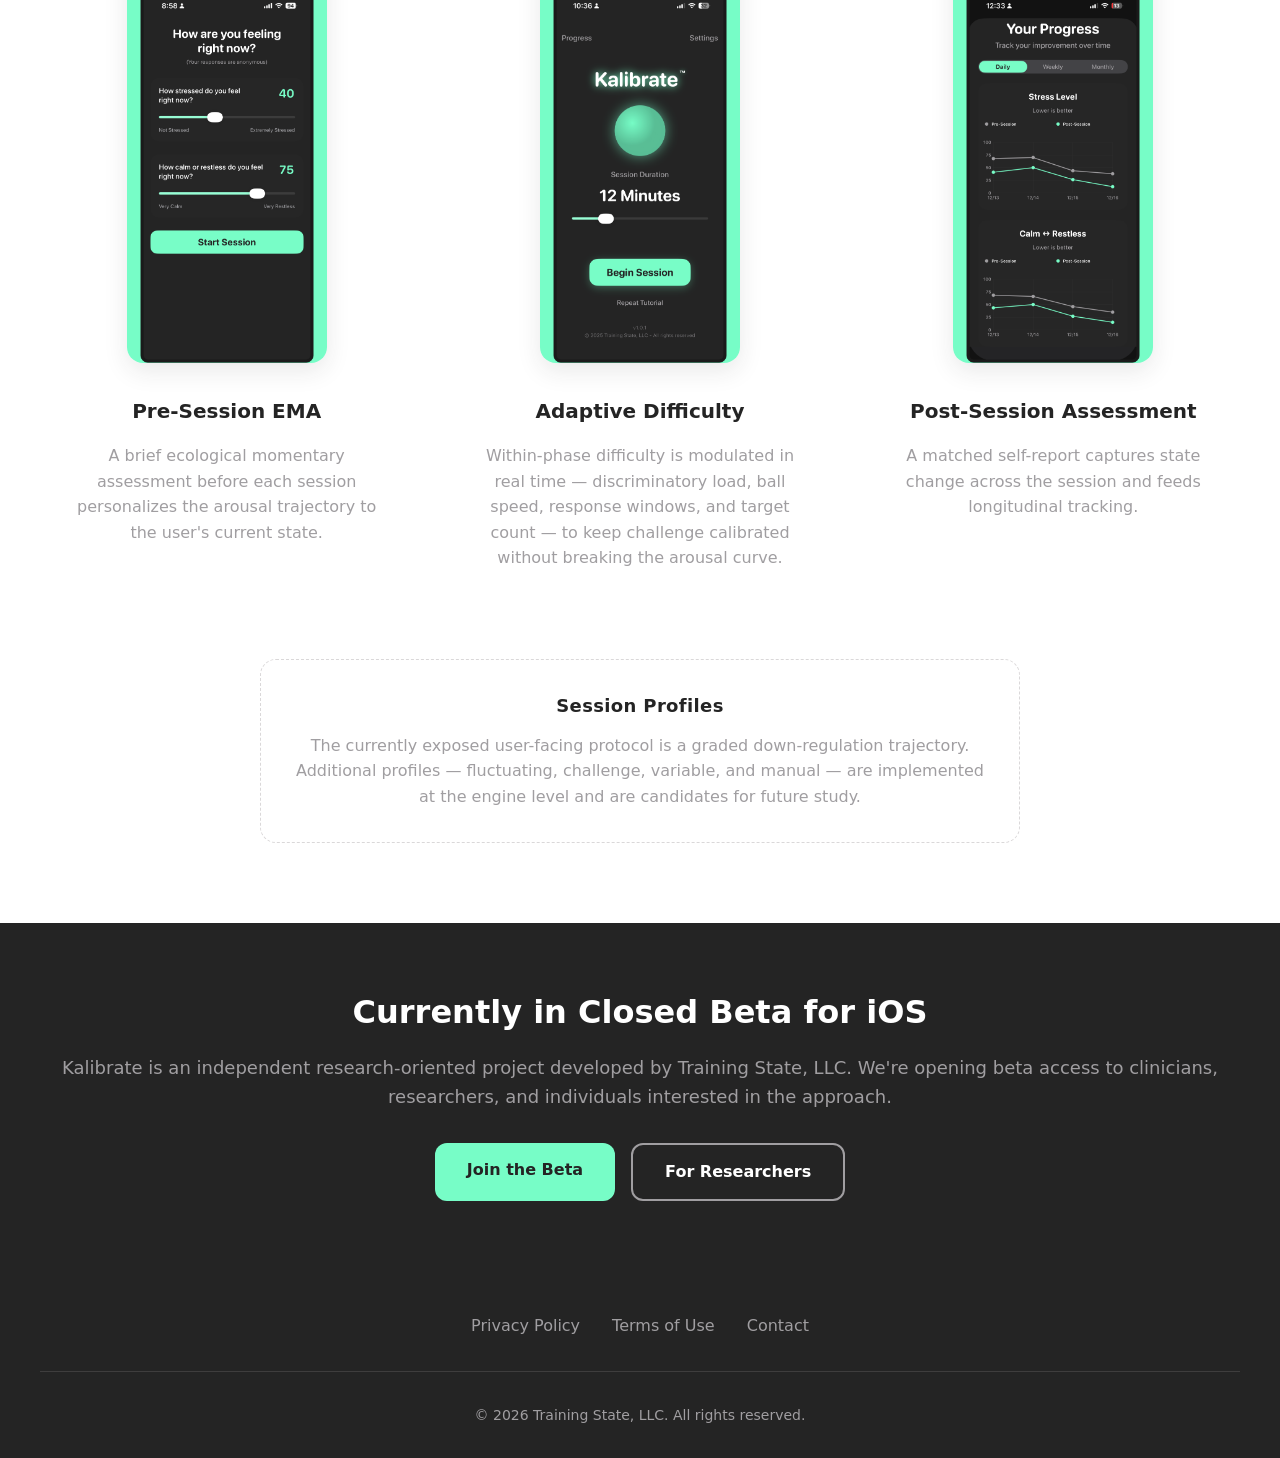
==== commit ec0269ab: "Reframe site for academic/research audience - New hero: 'A phased descent from activation to interoc" ====
--- a/index.html
+++ b/index.html
@@ -4,9 +4,9 @@
 <head>
     <meta charset="UTF-8">
     <meta name="viewport" content="width=device-width, initial-scale=1.0">
-    <title>Interactive Meditation | Kalibrate</title>
+    <title>Kalibrate — Arousal Regulation Through Structured Attention</title>
     <meta name="description"
-        content="An interactive, incremental approach to cultivating focus and a calmer mind. Available for iOS.">
+        content="A phased iOS intervention that uses adaptive attention tasks to guide users from activation to interoceptive regulation. A research-oriented approach to down-regulation.">
     <link rel="stylesheet" href="css/style.css">
     <link rel="stylesheet" href="css/chatbot.css">
     <script src="js/main.js"></script>
@@ -27,6 +27,7 @@
             <a href="/" class="logo">Kalibrate</a>
             <ul class="nav-links">
                 <li><a href="#how-it-works">How It Works</a></li>
+                <li><a href="#design">Design</a></li>
                 <li><a href="privacy-policy.html">Privacy</a></li>
                 <li><a href="terms-of-use.html">Terms</a></li>
             </ul>
@@ -36,14 +37,15 @@
     <main>
         <section class="hero">
             <div class="hero-content">
-                <h1>Calm Down and Focus</h1>
-                <p class="subtitle">An interactive, incremental approach to cultivating focus and a calmer mind. One
-                    step at a time.</p>
+                <h1>A phased descent from activation to interoceptive calm.</h1>
+                <p class="subtitle">You can't breathe your way out of a high-arousal state. Kalibrate walks you down
+                    first — using adaptive attention tasks to guide the transition from sympathetic engagement to
+                    regulated interoceptive focus.</p>
 
                 <div class="cta-buttons">
                     <a href="https://docs.google.com/forms/d/e/1FAIpQLSfNAhvGWcJ5w_ZkRnfmBQwcQlSA0l8Zf64IccUnD5kCKtY3tA/viewform?usp=dialog"
-                        class="btn btn-primary" target="_blank" rel="noopener">Get Early Access</a>
-                    <a href="#how-it-works" class="btn btn-secondary">Learn More</a>
+                        class="btn btn-primary" target="_blank" rel="noopener">Join the Beta</a>
+                    <a href="#how-it-works" class="btn btn-secondary">How It Works</a>
                 </div>
 
                 <div class="hero-video-container">
@@ -59,62 +61,121 @@
         <section id="how-it-works" class="how-it-works">
             <div class="section-content">
                 <h2 class="section-title">How It Works</h2>
-                <p
-                    style="text-align: center; font-size: 1.125rem; color: var(--gray); max-width: 700px; margin: 0 auto;">
-                    Kalibrate guides you through a structured session designed to capture your attention, engage your
-                    focus, and help you wind down naturally.</p>
+                <p class="section-lede">
+                    Every session is a structured trajectory from activation to regulated calm. The curve is
+                    personalized by pre-session self-report; difficulty within each phase is adapted in real time based
+                    on performance.
+                </p>
 
-                <div class="features-grid">
+                <div class="phases">
+                    <div class="phase">
+                        <img src="images/identification.png" alt="Phase 1 — exogenous attention capture"
+                            class="phase-image">
+                        <div class="phase-label">Phase 1</div>
+                        <h3>Capture</h3>
+                        <p class="phase-params">High perceptual load. Low cognitive load. Fully interactive.</p>
+                        <p>
+                            The session opens where the user is — often activated, distracted, or ruminating. A
+                            multi-object tracking task recruits exogenous attention: synchronized visual, haptic, and
+                            auditory pulses bind focus to the screen, interrupting internal loops that amplify arousal.
+                        </p>
+                        <p>
+                            The goal isn't calm yet. It's <em>contact</em> — bringing attention out of internal
+                            narrative and onto a present, moving target.
+                        </p>
+                    </div>
+
+                    <div class="phase">
+                        <img src="images/vha.png" alt="Phase 2 — graded cognitive transition" class="phase-image">
+                        <div class="phase-label">Phase 2</div>
+                        <h3>Transition</h3>
+                        <p class="phase-params">Decreasing perceptual load. Increasing cognitive load. Decreasing
+                            interactivity.</p>
+                        <p>
+                            As the user stabilizes, the task shifts. Sensory pulses slow. Interactivity decreases.
+                            Cognitive demand rises, moving processing from reactive/exteroceptive toward
+                            effortful/endogenous. Difficulty is adjusted in real time from multiple performance signals
+                            — task success, accuracy, reaction time, response duration, and tap precision — to hold the
+                            user in a target challenge zone within the phase.
+                        </p>
+                        <p>
+                            This is the bridge: the nervous system is gradually released from sensory capture without
+                            collapsing into disengagement.
+                        </p>
+                    </div>
+
+                    <div class="phase">
+                        <img src="images/breathing.png" alt="Phase 3 — interoceptive regulation" class="phase-image">
+                        <div class="phase-label">Phase 3</div>
+                        <h3>Interoception</h3>
+                        <p class="phase-params">Low perceptual load. Cognitive shift to interoceptive awareness.
+                            Non-interactive.</p>
+                        <p>
+                            The final phase lands in guided breathing and interoceptive focus. With the high-arousal
+                            state already walked down, the user now has the regulatory bandwidth to engage with
+                            internal state — slow-paced respiration, attention to the breath, and sustained awareness
+                            of somatic signal.
+                        </p>
+                        <p>
+                            Slow-paced breathing near resonance frequency (~6 breaths per minute) has an established
+                            literature around vagal tone and autonomic balance. Kalibrate's contribution is the
+                            scaffolding that makes a user <em>able</em> to engage with it.
+                        </p>
+                    </div>
+                </div>
+            </div>
+        </section>
+
+        <section id="design" class="design">
+            <div class="section-content">
+                <h2 class="section-title">Design Elements</h2>
+
+                <div class="features-grid design-grid">
                     <div class="feature">
-                        <img src="images/ema.png" alt="Check-in Assessment" class="feature-image">
-                        <h3>1. Check In</h3>
-                        <p>Begin with a brief assessment of your current stress and energy levels to personalize the
-                            session.</p>
+                        <img src="images/ema.png" alt="Pre-session self-report" class="feature-image">
+                        <h3>Pre-Session EMA</h3>
+                        <p>A brief ecological momentary assessment before each session personalizes the arousal
+                            trajectory to the user's current state.</p>
                     </div>
 
                     <div class="feature">
-                        <img src="images/identification.png" alt="Focus Training Game" class="feature-image">
-                        <h3>2. Focus Training</h3>
-                        <p>Track moving targets in an adaptive game that loads working memory and pulls attention away
-                            from rumination.</p>
+                        <img src="images/title.png" alt="Adaptive difficulty" class="feature-image">
+                        <h3>Adaptive Difficulty</h3>
+                        <p>Within-phase difficulty is modulated in real time — discriminatory load, ball speed, response
+                            windows, and target count — to keep challenge calibrated without breaking the arousal
+                            curve.</p>
                     </div>
 
                     <div class="feature">
-                        <img src="images/vha.png" alt="VHA Stimulation" class="feature-image">
-                        <h3>3. Rhythmic Guidance</h3>
-                        <p>Coordinated visual, haptic, and audio pulses help capture your focus and gradually slow your
-                            nervous system.</p>
+                        <img src="images/progress.png" alt="Post-session assessment" class="feature-image">
+                        <h3>Post-Session Assessment</h3>
+                        <p>A matched self-report captures state change across the session and feeds longitudinal
+                            tracking.</p>
                     </div>
+                </div>
 
-                    <div class="feature">
-                        <img src="images/breathing.png" alt="Breathing Exercise" class="feature-image">
-                        <h3>4. Guided Breathing</h3>
-                        <p>Research-backed breathing exercises shift your state from alert focus to calm regulation.</p>
-                    </div>
-
-                    <div class="feature">
-                        <img src="images/progress.png" alt="Session Results" class="feature-image">
-                        <h3>5. Track Progress</h3>
-                        <p>Review your session results and see how your focus and calm improve over time with consistent
-                            practice.</p>
-                    </div>
-
-                    <div class="feature">
-                        <img src="images/title.png" alt="Personalized Experience" class="feature-image">
-                        <h3>6. Adaptive Experience</h3>
-                        <p>Each session adapts to your current state and performance, keeping you in the optimal zone
-                            between boredom and anxiety.</p>
-                    </div>
+                <div class="profiles-note">
+                    <h3>Session Profiles</h3>
+                    <p>
+                        The currently exposed user-facing protocol is a graded down-regulation trajectory. Additional
+                        profiles — fluctuating, challenge, variable, and manual — are implemented at the engine level
+                        and are candidates for future study.
+                    </p>
                 </div>
             </div>
         </section>
 
         <section class="beta">
             <div class="section-content">
-                <h2>Currently in Beta for iOS</h2>
-                <p>Discover a new approach to mindfulness and focus training.</p>
-                <a href="https://docs.google.com/forms/d/e/1FAIpQLSfNAhvGWcJ5w_ZkRnfmBQwcQlSA0l8Zf64IccUnD5kCKtY3tA/viewform?usp=dialog"
-                    class="btn btn-primary" target="_blank" rel="noopener">Get Early Access</a>
+                <h2>Currently in Closed Beta for iOS</h2>
+                <p>Kalibrate is an independent research-oriented project developed by Training State, LLC. We're
+                    opening beta access to clinicians, researchers, and individuals interested in the approach.</p>
+                <div class="cta-buttons cta-centered">
+                    <a href="https://docs.google.com/forms/d/e/1FAIpQLSfNAhvGWcJ5w_ZkRnfmBQwcQlSA0l8Zf64IccUnD5kCKtY3tA/viewform?usp=dialog"
+                        class="btn btn-primary" target="_blank" rel="noopener">Join the Beta</a>
+                    <a href="mailto:zachary@kalibrate.me?subject=Research%20inquiry" class="btn btn-secondary">For
+                        Researchers</a>
+                </div>
             </div>
         </section>
     </main>
@@ -133,4 +194,4 @@
     </footer>
 </body>
 
-</html>+</html>
--- a/css/style.css
+++ b/css/style.css
@@ -286,14 +286,164 @@
   font-size: 0.875rem;
 }
 
+/* Section lede */
+.section-lede {
+  text-align: center;
+  font-size: 1.125rem;
+  color: var(--gray);
+  max-width: 760px;
+  margin: 0 auto 3rem;
+  line-height: 1.6;
+}
+
+/* Three-phase trajectory */
+.phases {
+  display: grid;
+  grid-template-columns: repeat(3, 1fr);
+  gap: 2.5rem;
+  margin-top: 2rem;
+  position: relative;
+}
+
+.phase {
+  background: var(--white);
+  border: 1px solid rgba(164, 158, 161, 0.25);
+  border-radius: 20px;
+  padding: 2rem 1.75rem;
+  text-align: left;
+  display: flex;
+  flex-direction: column;
+  gap: 0.75rem;
+  position: relative;
+}
+
+.phase-image {
+  width: 100%;
+  max-width: 220px;
+  height: auto;
+  border-radius: 14px;
+  margin: 0 auto 1rem;
+  display: block;
+  box-shadow: 0 8px 24px rgba(36, 36, 36, 0.08);
+}
+
+.phase-label {
+  font-size: 0.75rem;
+  letter-spacing: 0.12em;
+  text-transform: uppercase;
+  color: var(--mint);
+  font-weight: 700;
+  background: var(--dark);
+  display: inline-block;
+  padding: 0.25rem 0.6rem;
+  border-radius: 6px;
+  align-self: flex-start;
+}
+
+.phase h3 {
+  font-size: 1.5rem;
+  font-weight: 700;
+  color: var(--dark);
+  margin: 0;
+}
+
+.phase-params {
+  font-size: 0.875rem;
+  color: var(--dark);
+  font-weight: 600;
+  border-left: 3px solid var(--mint);
+  padding-left: 0.75rem;
+  margin: 0;
+}
+
+.phase p {
+  color: var(--gray);
+  line-height: 1.65;
+  margin: 0;
+}
+
+.phase em {
+  color: var(--dark);
+  font-style: italic;
+}
+
+/* Design section */
+.design {
+  padding: 5rem 2rem;
+  background: var(--white);
+}
+
+.design-grid {
+  grid-template-columns: repeat(3, 1fr);
+  gap: 2.5rem;
+  margin-top: 1rem;
+}
+
+.profiles-note {
+  margin-top: 3.5rem;
+  max-width: 760px;
+  margin-left: auto;
+  margin-right: auto;
+  text-align: center;
+  padding: 2rem;
+  border: 1px dashed rgba(164, 158, 161, 0.4);
+  border-radius: 16px;
+}
+
+.profiles-note h3 {
+  font-size: 1.125rem;
+  font-weight: 700;
+  color: var(--dark);
+  margin-bottom: 0.75rem;
+  letter-spacing: 0.02em;
+}
+
+.profiles-note p {
+  color: var(--gray);
+  line-height: 1.6;
+  margin: 0;
+}
+
+/* Centered CTAs (used in beta section) */
+.cta-centered {
+  justify-content: center;
+  margin-bottom: 0;
+  margin-top: 1.5rem;
+}
+
+/* Secondary button on dark backgrounds */
+.beta .btn-secondary {
+  background: transparent;
+  color: var(--white);
+  border: 2px solid var(--gray);
+}
+
+.beta .btn-secondary:hover {
+  border-color: var(--mint);
+  background: var(--mint);
+  color: var(--dark);
+}
+
 /* Responsive Design */
+@media (max-width: 900px) {
+  .phases {
+    grid-template-columns: 1fr;
+    gap: 1.5rem;
+  }
+
+  .design-grid {
+    grid-template-columns: 1fr;
+  }
+}
+
 @media (max-width: 768px) {
   .nav-links {
     display: none;
   }
   
   .hero h1 {
-    font-size: 2.5rem;
+    font-size: 2.25rem;
+    line-height: 1.15;
   }
   
   .hero .subtitle {
@@ -308,6 +458,14 @@
   .features-grid {
     grid-template-columns: 1fr;
     gap: 2rem;
+  }
+
+  .phase {
+    padding: 1.75rem 1.5rem;
+  }
+
+  .phase h3 {
+    font-size: 1.35rem;
   }
   
   .footer-links {
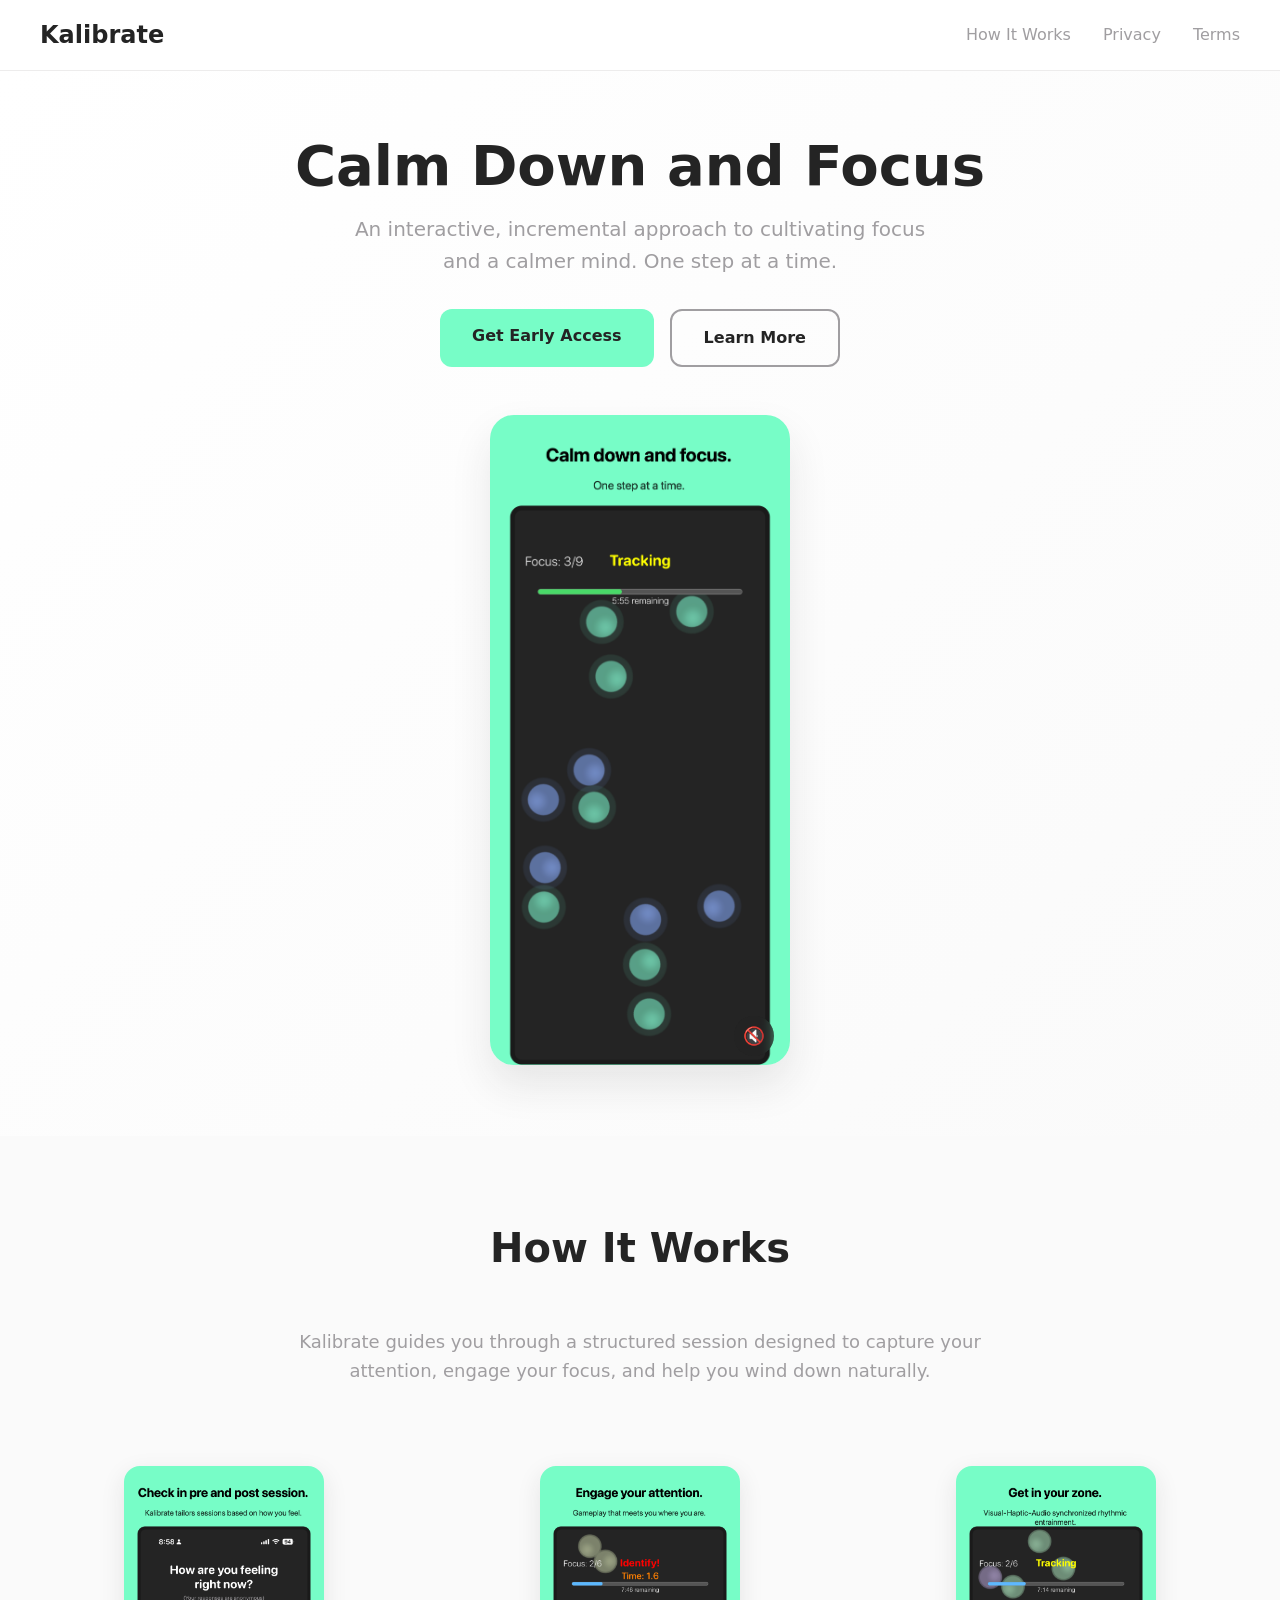
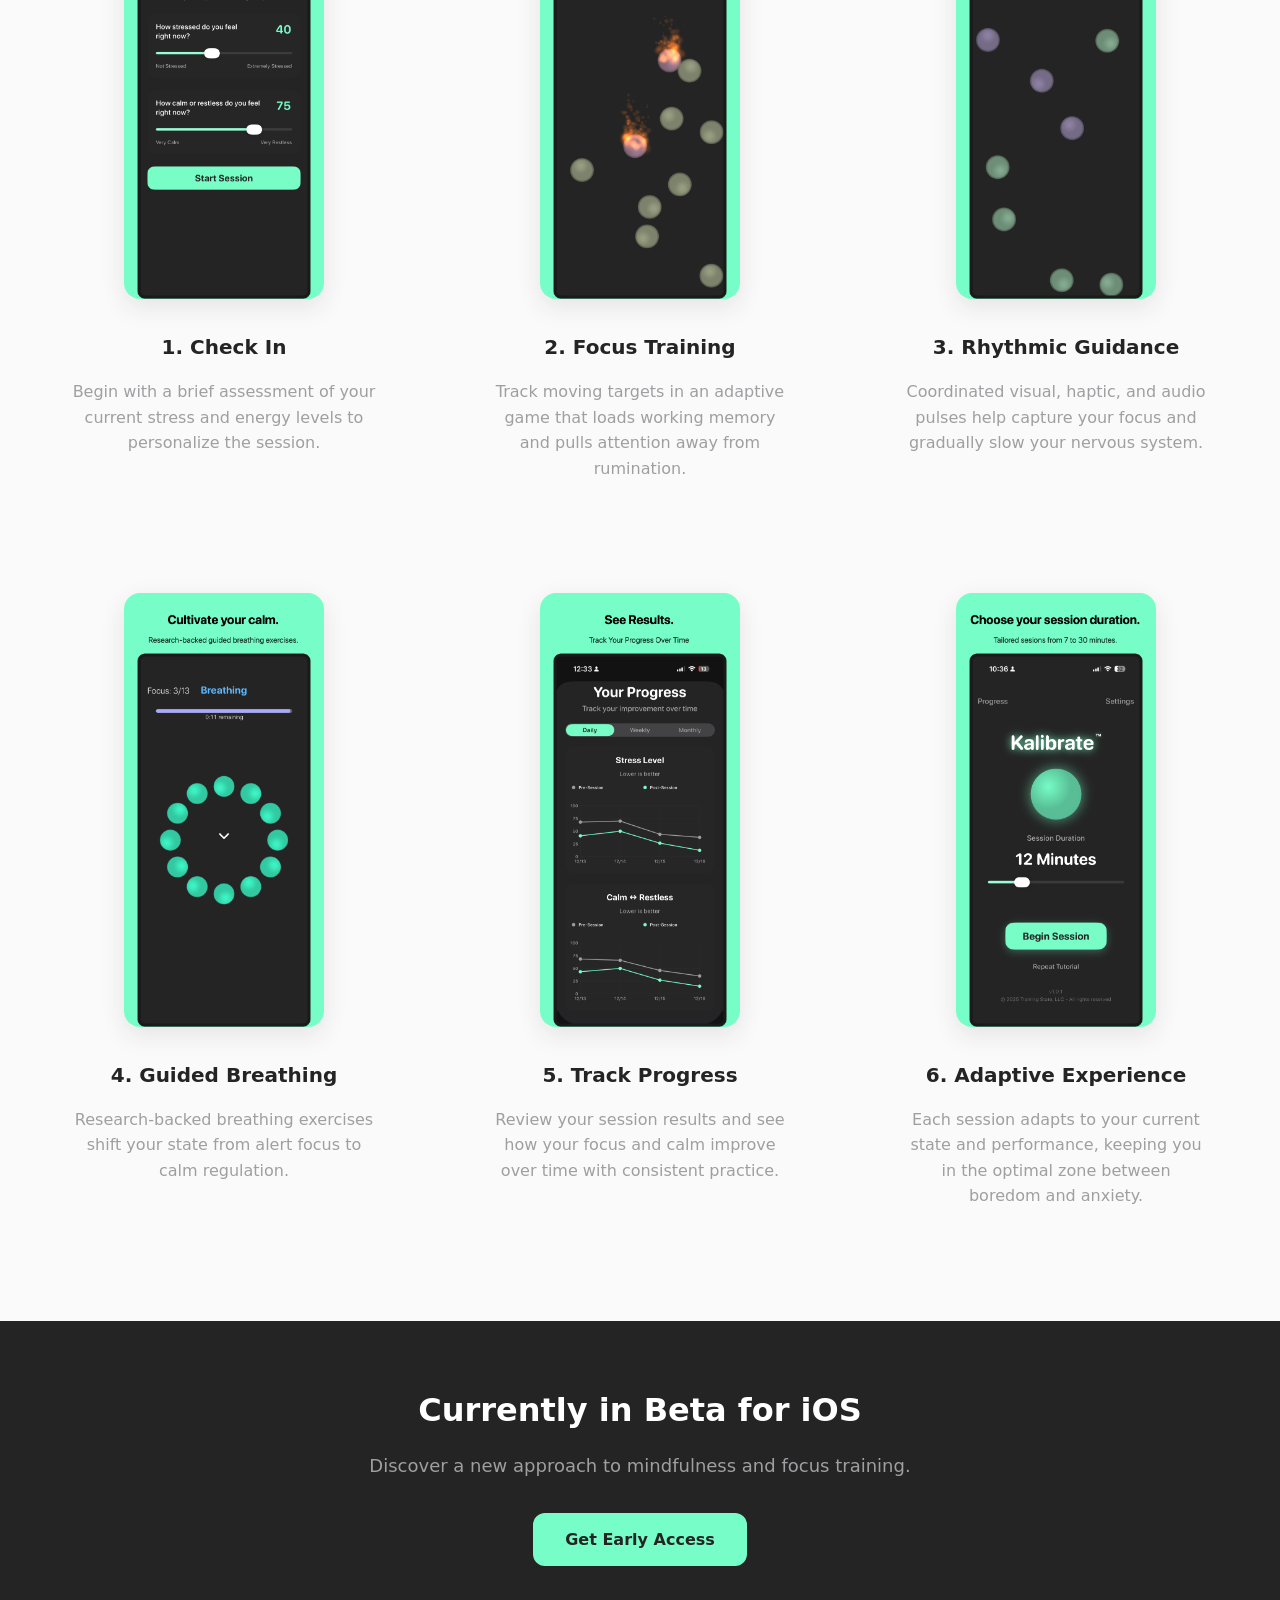
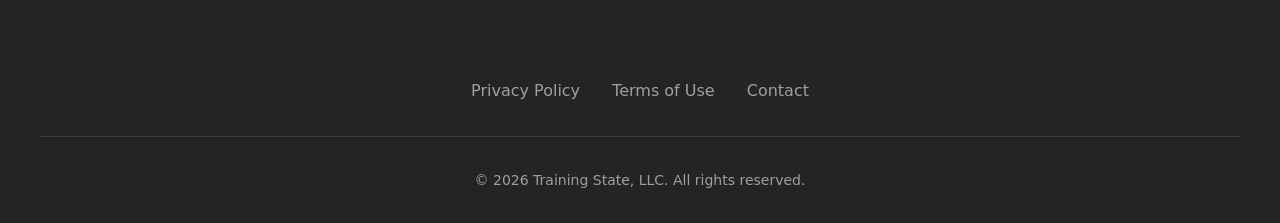
==== commit db7d4456: "updated g-tag" ====
--- a/index.html
+++ b/index.html
@@ -4,20 +4,18 @@
 <head>
     <meta charset="UTF-8">
     <meta name="viewport" content="width=device-width, initial-scale=1.0">
-    <title>Kalibrate — Arousal Regulation Through Structured Attention</title>
+    <title>Interactive Meditation | Kalibrate</title>
     <meta name="description"
-        content="A phased iOS intervention that uses adaptive attention tasks to guide users from activation to interoceptive regulation. A research-oriented approach to down-regulation.">
+        content="An interactive, incremental approach to cultivating focus and a calmer mind. Available for iOS.">
     <link rel="stylesheet" href="css/style.css">
-    <link rel="stylesheet" href="css/chatbot.css">
     <script src="js/main.js"></script>
-    <script src="js/chatbot.js" defer></script>
     <!-- Google Analytics -->
     <script async src="https://www.googletagmanager.com/gtag/js?id=G-4WPZDJNHLG"></script>
     <script>
         window.dataLayer = window.dataLayer || [];
         function gtag() { dataLayer.push(arguments); }
         gtag('js', new Date());
-        gtag('config', 'G-4WPZDJNHLG');
+        gtag('config', 'G-QX1NHGBKK7');
     </script>
 </head>
 
@@ -27,7 +25,6 @@
             <a href="/" class="logo">Kalibrate</a>
             <ul class="nav-links">
                 <li><a href="#how-it-works">How It Works</a></li>
-                <li><a href="#design">Design</a></li>
                 <li><a href="privacy-policy.html">Privacy</a></li>
                 <li><a href="terms-of-use.html">Terms</a></li>
             </ul>
@@ -37,15 +34,14 @@
     <main>
         <section class="hero">
             <div class="hero-content">
-                <h1>A phased descent from activation to interoceptive calm.</h1>
-                <p class="subtitle">You can't breathe your way out of a high-arousal state. Kalibrate walks you down
-                    first — using adaptive attention tasks to guide the transition from sympathetic engagement to
-                    regulated interoceptive focus.</p>
+                <h1>Calm Down and Focus</h1>
+                <p class="subtitle">An interactive, incremental approach to cultivating focus and a calmer mind. One
+                    step at a time.</p>
 
                 <div class="cta-buttons">
                     <a href="https://docs.google.com/forms/d/e/1FAIpQLSfNAhvGWcJ5w_ZkRnfmBQwcQlSA0l8Zf64IccUnD5kCKtY3tA/viewform?usp=dialog"
-                        class="btn btn-primary" target="_blank" rel="noopener">Join the Beta</a>
-                    <a href="#how-it-works" class="btn btn-secondary">How It Works</a>
+                        class="btn btn-primary" target="_blank" rel="noopener">Get Early Access</a>
+                    <a href="#how-it-works" class="btn btn-secondary">Learn More</a>
                 </div>
 
                 <div class="hero-video-container">
@@ -61,121 +57,62 @@
         <section id="how-it-works" class="how-it-works">
             <div class="section-content">
                 <h2 class="section-title">How It Works</h2>
-                <p class="section-lede">
-                    Every session is a structured trajectory from activation to regulated calm. The curve is
-                    personalized by pre-session self-report; difficulty within each phase is adapted in real time based
-                    on performance.
-                </p>
+                <p
+                    style="text-align: center; font-size: 1.125rem; color: var(--gray); max-width: 700px; margin: 0 auto;">
+                    Kalibrate guides you through a structured session designed to capture your attention, engage your
+                    focus, and help you wind down naturally.</p>
 
-                <div class="phases">
-                    <div class="phase">
-                        <img src="images/identification.png" alt="Phase 1 — exogenous attention capture"
-                            class="phase-image">
-                        <div class="phase-label">Phase 1</div>
-                        <h3>Capture</h3>
-                        <p class="phase-params">High perceptual load. Low cognitive load. Fully interactive.</p>
-                        <p>
-                            The session opens where the user is — often activated, distracted, or ruminating. A
-                            multi-object tracking task recruits exogenous attention: synchronized visual, haptic, and
-                            auditory pulses bind focus to the screen, interrupting internal loops that amplify arousal.
-                        </p>
-                        <p>
-                            The goal isn't calm yet. It's <em>contact</em> — bringing attention out of internal
-                            narrative and onto a present, moving target.
-                        </p>
-                    </div>
-
-                    <div class="phase">
-                        <img src="images/vha.png" alt="Phase 2 — graded cognitive transition" class="phase-image">
-                        <div class="phase-label">Phase 2</div>
-                        <h3>Transition</h3>
-                        <p class="phase-params">Decreasing perceptual load. Increasing cognitive load. Decreasing
-                            interactivity.</p>
-                        <p>
-                            As the user stabilizes, the task shifts. Sensory pulses slow. Interactivity decreases.
-                            Cognitive demand rises, moving processing from reactive/exteroceptive toward
-                            effortful/endogenous. Difficulty is adjusted in real time from multiple performance signals
-                            — task success, accuracy, reaction time, response duration, and tap precision — to hold the
-                            user in a target challenge zone within the phase.
-                        </p>
-                        <p>
-                            This is the bridge: the nervous system is gradually released from sensory capture without
-                            collapsing into disengagement.
-                        </p>
-                    </div>
-
-                    <div class="phase">
-                        <img src="images/breathing.png" alt="Phase 3 — interoceptive regulation" class="phase-image">
-                        <div class="phase-label">Phase 3</div>
-                        <h3>Interoception</h3>
-                        <p class="phase-params">Low perceptual load. Cognitive shift to interoceptive awareness.
-                            Non-interactive.</p>
-                        <p>
-                            The final phase lands in guided breathing and interoceptive focus. With the high-arousal
-                            state already walked down, the user now has the regulatory bandwidth to engage with
-                            internal state — slow-paced respiration, attention to the breath, and sustained awareness
-                            of somatic signal.
-                        </p>
-                        <p>
-                            Slow-paced breathing near resonance frequency (~6 breaths per minute) has an established
-                            literature around vagal tone and autonomic balance. Kalibrate's contribution is the
-                            scaffolding that makes a user <em>able</em> to engage with it.
-                        </p>
-                    </div>
-                </div>
-            </div>
-        </section>
-
-        <section id="design" class="design">
-            <div class="section-content">
-                <h2 class="section-title">Design Elements</h2>
-
-                <div class="features-grid design-grid">
+                <div class="features-grid">
                     <div class="feature">
-                        <img src="images/ema.png" alt="Pre-session self-report" class="feature-image">
-                        <h3>Pre-Session EMA</h3>
-                        <p>A brief ecological momentary assessment before each session personalizes the arousal
-                            trajectory to the user's current state.</p>
+                        <img src="images/ema.png" alt="Check-in Assessment" class="feature-image">
+                        <h3>1. Check In</h3>
+                        <p>Begin with a brief assessment of your current stress and energy levels to personalize the
+                            session.</p>
                     </div>
 
                     <div class="feature">
-                        <img src="images/title.png" alt="Adaptive difficulty" class="feature-image">
-                        <h3>Adaptive Difficulty</h3>
-                        <p>Within-phase difficulty is modulated in real time — discriminatory load, ball speed, response
-                            windows, and target count — to keep challenge calibrated without breaking the arousal
-                            curve.</p>
+                        <img src="images/identification.png" alt="Focus Training Game" class="feature-image">
+                        <h3>2. Focus Training</h3>
+                        <p>Track moving targets in an adaptive game that loads working memory and pulls attention away
+                            from rumination.</p>
                     </div>
 
                     <div class="feature">
-                        <img src="images/progress.png" alt="Post-session assessment" class="feature-image">
-                        <h3>Post-Session Assessment</h3>
-                        <p>A matched self-report captures state change across the session and feeds longitudinal
-                            tracking.</p>
+                        <img src="images/vha.png" alt="VHA Stimulation" class="feature-image">
+                        <h3>3. Rhythmic Guidance</h3>
+                        <p>Coordinated visual, haptic, and audio pulses help capture your focus and gradually slow your
+                            nervous system.</p>
                     </div>
-                </div>
 
-                <div class="profiles-note">
-                    <h3>Session Profiles</h3>
-                    <p>
-                        The currently exposed user-facing protocol is a graded down-regulation trajectory. Additional
-                        profiles — fluctuating, challenge, variable, and manual — are implemented at the engine level
-                        and are candidates for future study.
-                    </p>
+                    <div class="feature">
+                        <img src="images/breathing.png" alt="Breathing Exercise" class="feature-image">
+                        <h3>4. Guided Breathing</h3>
+                        <p>Research-backed breathing exercises shift your state from alert focus to calm regulation.</p>
+                    </div>
+
+                    <div class="feature">
+                        <img src="images/progress.png" alt="Session Results" class="feature-image">
+                        <h3>5. Track Progress</h3>
+                        <p>Review your session results and see how your focus and calm improve over time with consistent
+                            practice.</p>
+                    </div>
+
+                    <div class="feature">
+                        <img src="images/title.png" alt="Personalized Experience" class="feature-image">
+                        <h3>6. Adaptive Experience</h3>
+                        <p>Each session adapts to your current state and performance, keeping you in the optimal zone
+                            between boredom and anxiety.</p>
+                    </div>
                 </div>
             </div>
         </section>
 
         <section class="beta">
             <div class="section-content">
-                <h2>Currently in Closed Beta for iOS</h2>
-                <p>Kalibrate is an independent research-oriented project developed by Training State, LLC. We're
-                    opening beta access to clinicians, researchers, and individuals interested in the approach.</p>
-                <div class="cta-buttons cta-centered">
-                    <a href="https://docs.google.com/forms/d/e/1FAIpQLSfNAhvGWcJ5w_ZkRnfmBQwcQlSA0l8Zf64IccUnD5kCKtY3tA/viewform?usp=dialog"
-                        class="btn btn-primary" target="_blank" rel="noopener">Join the Beta</a>
-                    <a href="mailto:zachary@kalibrate.me?subject=Research%20inquiry" class="btn btn-secondary">For
-                        Researchers</a>
-                </div>
+                <h2>Currently in Beta for iOS</h2>
+                <p>Discover a new approach to mindfulness and focus training.</p>
+                <a href="https://docs.google.com/forms/d/e/1FAIpQLSfNAhvGWcJ5w_ZkRnfmBQwcQlSA0l8Zf64IccUnD5kCKtY3tA/viewform?usp=dialog"
+                    class="btn btn-primary" target="_blank" rel="noopener">Get Early Access</a>
             </div>
         </section>
     </main>
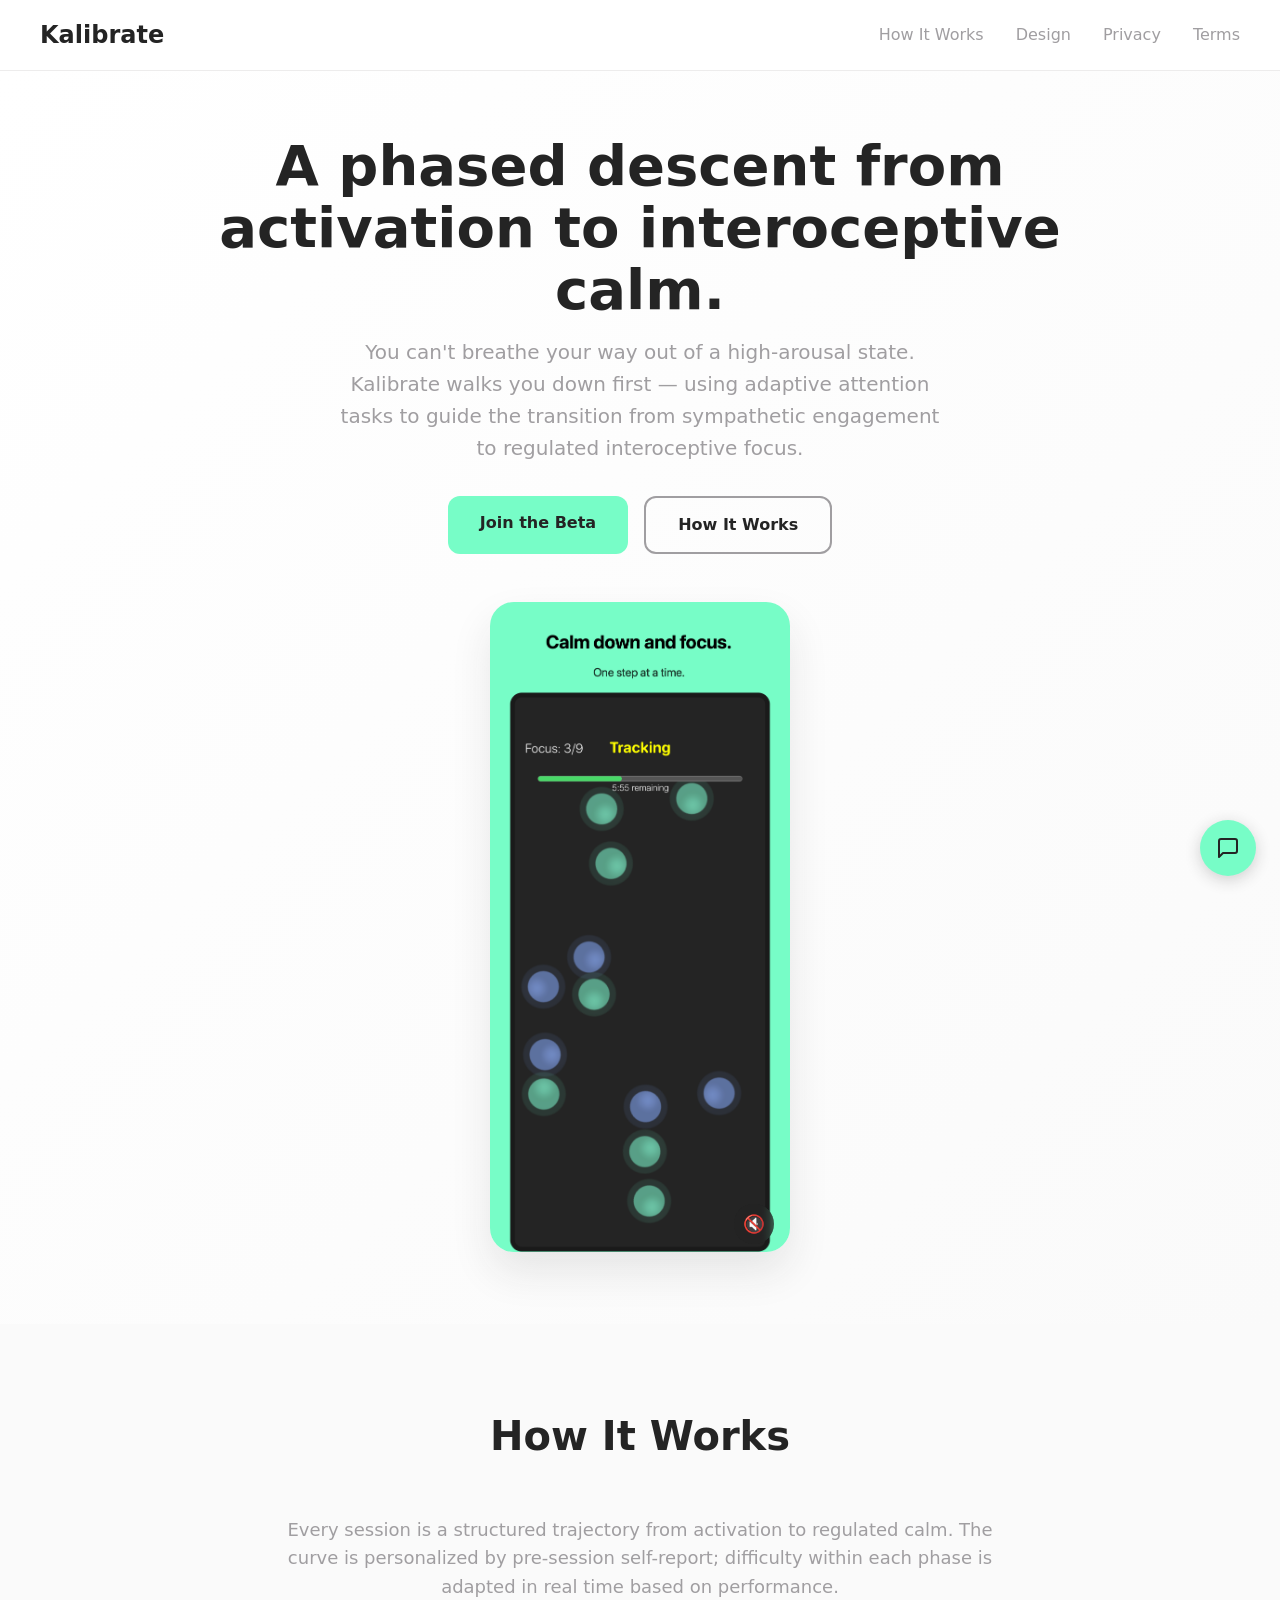
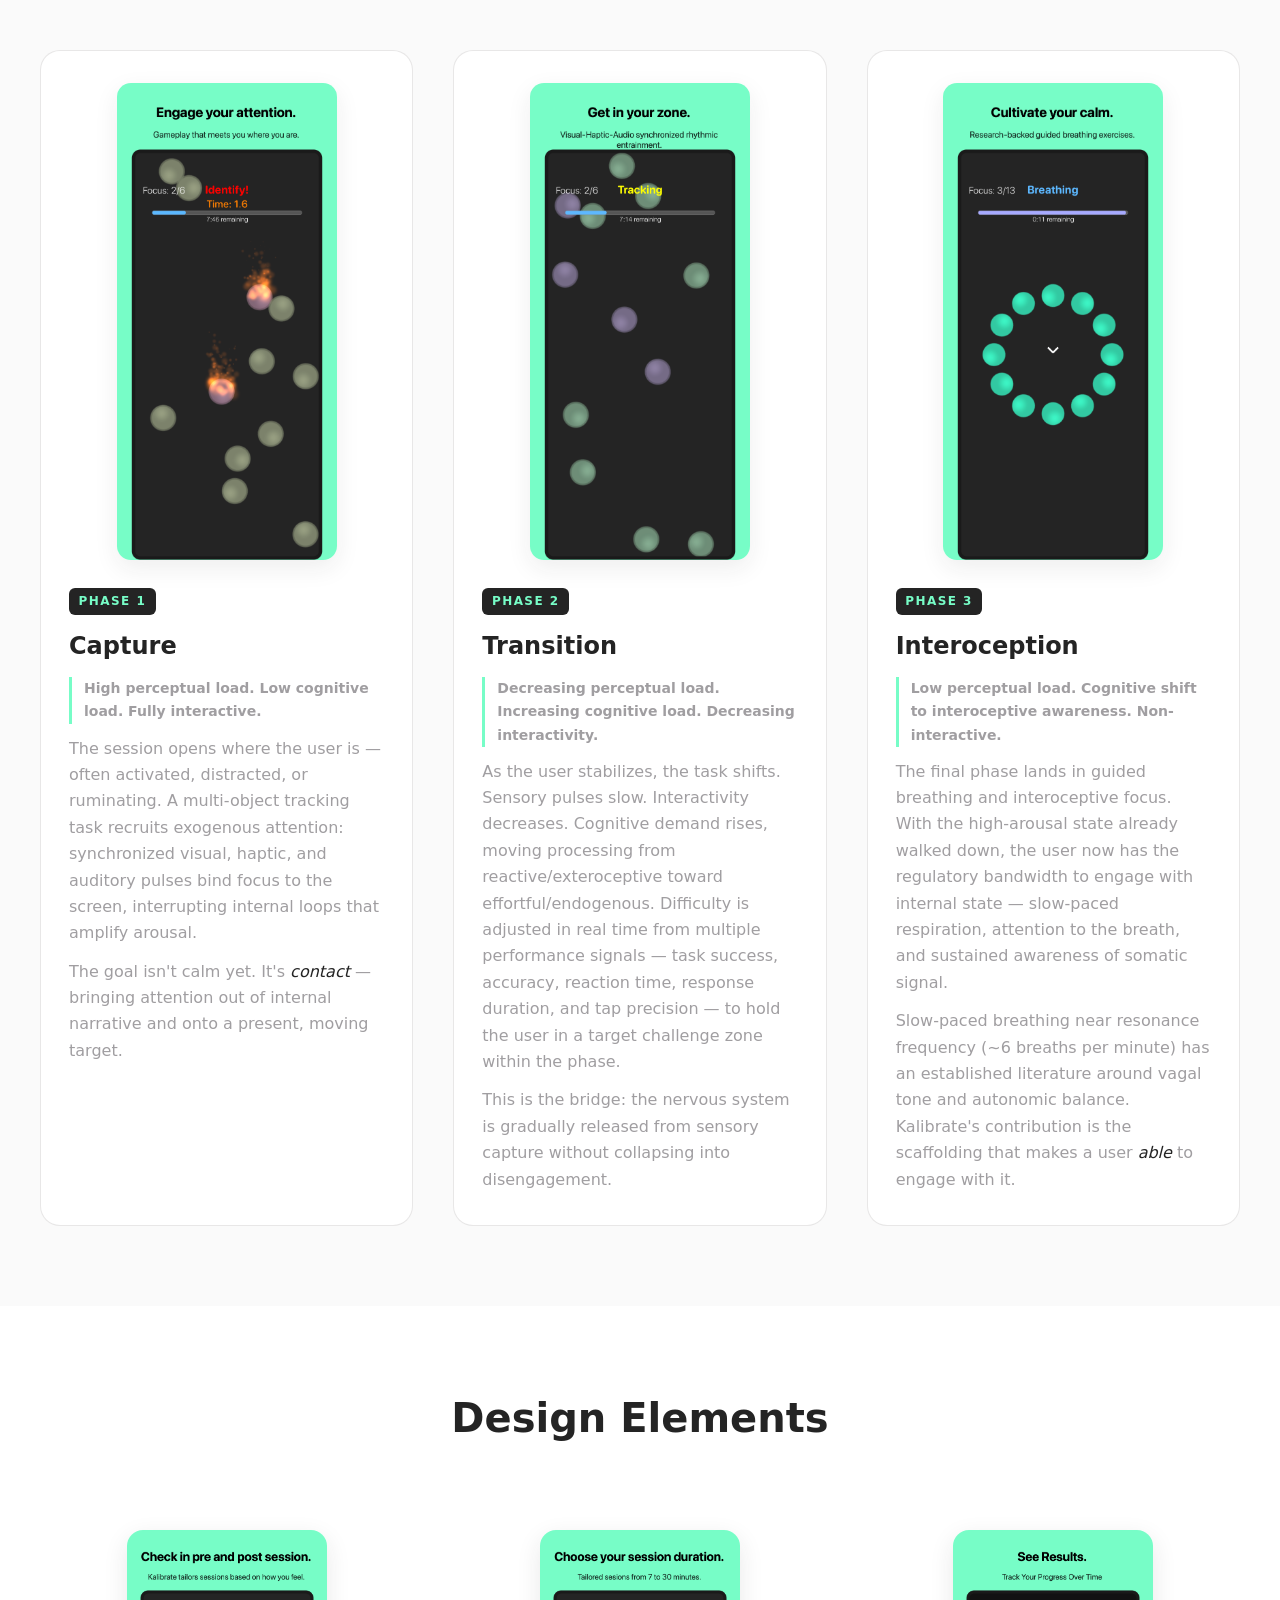
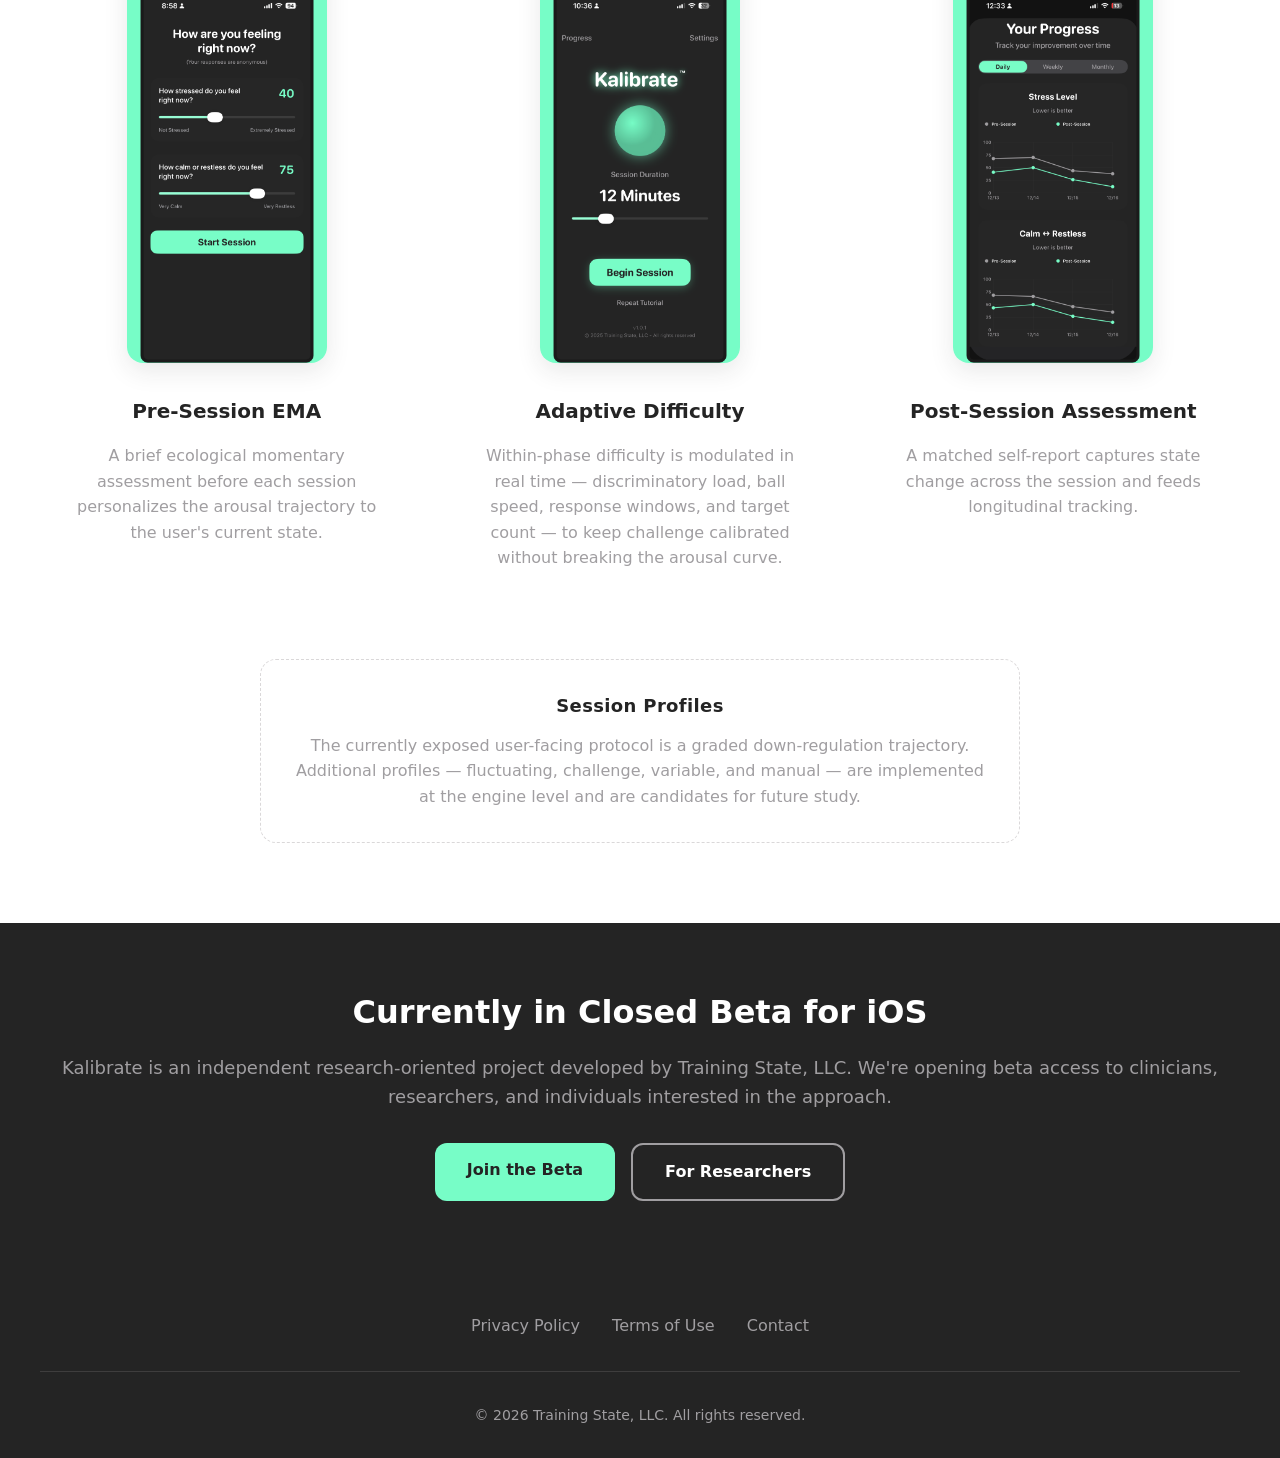
==== commit df71b9ed: "merge" ====
--- a/index.html
+++ b/index.html
@@ -4,11 +4,13 @@
 <head>
     <meta charset="UTF-8">
     <meta name="viewport" content="width=device-width, initial-scale=1.0">
-    <title>Interactive Meditation | Kalibrate</title>
+    <title>Kalibrate — Arousal Regulation Through Structured Attention</title>
     <meta name="description"
-        content="An interactive, incremental approach to cultivating focus and a calmer mind. Available for iOS.">
+        content="A phased iOS intervention that uses adaptive attention tasks to guide users from activation to interoceptive regulation. A research-oriented approach to down-regulation.">
     <link rel="stylesheet" href="css/style.css">
+    <link rel="stylesheet" href="css/chatbot.css">
     <script src="js/main.js"></script>
+    <script src="js/chatbot.js" defer></script>
     <!-- Google Analytics -->
     <script async src="https://www.googletagmanager.com/gtag/js?id=G-4WPZDJNHLG"></script>
     <script>
@@ -25,6 +27,7 @@
             <a href="/" class="logo">Kalibrate</a>
             <ul class="nav-links">
                 <li><a href="#how-it-works">How It Works</a></li>
+                <li><a href="#design">Design</a></li>
                 <li><a href="privacy-policy.html">Privacy</a></li>
                 <li><a href="terms-of-use.html">Terms</a></li>
             </ul>
@@ -34,14 +37,15 @@
     <main>
         <section class="hero">
             <div class="hero-content">
-                <h1>Calm Down and Focus</h1>
-                <p class="subtitle">An interactive, incremental approach to cultivating focus and a calmer mind. One
-                    step at a time.</p>
+                <h1>A phased descent from activation to interoceptive calm.</h1>
+                <p class="subtitle">You can't breathe your way out of a high-arousal state. Kalibrate walks you down
+                    first — using adaptive attention tasks to guide the transition from sympathetic engagement to
+                    regulated interoceptive focus.</p>
 
                 <div class="cta-buttons">
                     <a href="https://docs.google.com/forms/d/e/1FAIpQLSfNAhvGWcJ5w_ZkRnfmBQwcQlSA0l8Zf64IccUnD5kCKtY3tA/viewform?usp=dialog"
-                        class="btn btn-primary" target="_blank" rel="noopener">Get Early Access</a>
-                    <a href="#how-it-works" class="btn btn-secondary">Learn More</a>
+                        class="btn btn-primary" target="_blank" rel="noopener">Join the Beta</a>
+                    <a href="#how-it-works" class="btn btn-secondary">How It Works</a>
                 </div>
 
                 <div class="hero-video-container">
@@ -57,62 +61,121 @@
         <section id="how-it-works" class="how-it-works">
             <div class="section-content">
                 <h2 class="section-title">How It Works</h2>
-                <p
-                    style="text-align: center; font-size: 1.125rem; color: var(--gray); max-width: 700px; margin: 0 auto;">
-                    Kalibrate guides you through a structured session designed to capture your attention, engage your
-                    focus, and help you wind down naturally.</p>
+                <p class="section-lede">
+                    Every session is a structured trajectory from activation to regulated calm. The curve is
+                    personalized by pre-session self-report; difficulty within each phase is adapted in real time based
+                    on performance.
+                </p>
 
-                <div class="features-grid">
+                <div class="phases">
+                    <div class="phase">
+                        <img src="images/identification.png" alt="Phase 1 — exogenous attention capture"
+                            class="phase-image">
+                        <div class="phase-label">Phase 1</div>
+                        <h3>Capture</h3>
+                        <p class="phase-params">High perceptual load. Low cognitive load. Fully interactive.</p>
+                        <p>
+                            The session opens where the user is — often activated, distracted, or ruminating. A
+                            multi-object tracking task recruits exogenous attention: synchronized visual, haptic, and
+                            auditory pulses bind focus to the screen, interrupting internal loops that amplify arousal.
+                        </p>
+                        <p>
+                            The goal isn't calm yet. It's <em>contact</em> — bringing attention out of internal
+                            narrative and onto a present, moving target.
+                        </p>
+                    </div>
+
+                    <div class="phase">
+                        <img src="images/vha.png" alt="Phase 2 — graded cognitive transition" class="phase-image">
+                        <div class="phase-label">Phase 2</div>
+                        <h3>Transition</h3>
+                        <p class="phase-params">Decreasing perceptual load. Increasing cognitive load. Decreasing
+                            interactivity.</p>
+                        <p>
+                            As the user stabilizes, the task shifts. Sensory pulses slow. Interactivity decreases.
+                            Cognitive demand rises, moving processing from reactive/exteroceptive toward
+                            effortful/endogenous. Difficulty is adjusted in real time from multiple performance signals
+                            — task success, accuracy, reaction time, response duration, and tap precision — to hold the
+                            user in a target challenge zone within the phase.
+                        </p>
+                        <p>
+                            This is the bridge: the nervous system is gradually released from sensory capture without
+                            collapsing into disengagement.
+                        </p>
+                    </div>
+
+                    <div class="phase">
+                        <img src="images/breathing.png" alt="Phase 3 — interoceptive regulation" class="phase-image">
+                        <div class="phase-label">Phase 3</div>
+                        <h3>Interoception</h3>
+                        <p class="phase-params">Low perceptual load. Cognitive shift to interoceptive awareness.
+                            Non-interactive.</p>
+                        <p>
+                            The final phase lands in guided breathing and interoceptive focus. With the high-arousal
+                            state already walked down, the user now has the regulatory bandwidth to engage with
+                            internal state — slow-paced respiration, attention to the breath, and sustained awareness
+                            of somatic signal.
+                        </p>
+                        <p>
+                            Slow-paced breathing near resonance frequency (~6 breaths per minute) has an established
+                            literature around vagal tone and autonomic balance. Kalibrate's contribution is the
+                            scaffolding that makes a user <em>able</em> to engage with it.
+                        </p>
+                    </div>
+                </div>
+            </div>
+        </section>
+
+        <section id="design" class="design">
+            <div class="section-content">
+                <h2 class="section-title">Design Elements</h2>
+
+                <div class="features-grid design-grid">
                     <div class="feature">
-                        <img src="images/ema.png" alt="Check-in Assessment" class="feature-image">
-                        <h3>1. Check In</h3>
-                        <p>Begin with a brief assessment of your current stress and energy levels to personalize the
-                            session.</p>
+                        <img src="images/ema.png" alt="Pre-session self-report" class="feature-image">
+                        <h3>Pre-Session EMA</h3>
+                        <p>A brief ecological momentary assessment before each session personalizes the arousal
+                            trajectory to the user's current state.</p>
                     </div>
 
                     <div class="feature">
-                        <img src="images/identification.png" alt="Focus Training Game" class="feature-image">
-                        <h3>2. Focus Training</h3>
-                        <p>Track moving targets in an adaptive game that loads working memory and pulls attention away
-                            from rumination.</p>
+                        <img src="images/title.png" alt="Adaptive difficulty" class="feature-image">
+                        <h3>Adaptive Difficulty</h3>
+                        <p>Within-phase difficulty is modulated in real time — discriminatory load, ball speed, response
+                            windows, and target count — to keep challenge calibrated without breaking the arousal
+                            curve.</p>
                     </div>
 
                     <div class="feature">
-                        <img src="images/vha.png" alt="VHA Stimulation" class="feature-image">
-                        <h3>3. Rhythmic Guidance</h3>
-                        <p>Coordinated visual, haptic, and audio pulses help capture your focus and gradually slow your
-                            nervous system.</p>
+                        <img src="images/progress.png" alt="Post-session assessment" class="feature-image">
+                        <h3>Post-Session Assessment</h3>
+                        <p>A matched self-report captures state change across the session and feeds longitudinal
+                            tracking.</p>
                     </div>
+                </div>
 
-                    <div class="feature">
-                        <img src="images/breathing.png" alt="Breathing Exercise" class="feature-image">
-                        <h3>4. Guided Breathing</h3>
-                        <p>Research-backed breathing exercises shift your state from alert focus to calm regulation.</p>
-                    </div>
-
-                    <div class="feature">
-                        <img src="images/progress.png" alt="Session Results" class="feature-image">
-                        <h3>5. Track Progress</h3>
-                        <p>Review your session results and see how your focus and calm improve over time with consistent
-                            practice.</p>
-                    </div>
-
-                    <div class="feature">
-                        <img src="images/title.png" alt="Personalized Experience" class="feature-image">
-                        <h3>6. Adaptive Experience</h3>
-                        <p>Each session adapts to your current state and performance, keeping you in the optimal zone
-                            between boredom and anxiety.</p>
-                    </div>
+                <div class="profiles-note">
+                    <h3>Session Profiles</h3>
+                    <p>
+                        The currently exposed user-facing protocol is a graded down-regulation trajectory. Additional
+                        profiles — fluctuating, challenge, variable, and manual — are implemented at the engine level
+                        and are candidates for future study.
+                    </p>
                 </div>
             </div>
         </section>
 
         <section class="beta">
             <div class="section-content">
-                <h2>Currently in Beta for iOS</h2>
-                <p>Discover a new approach to mindfulness and focus training.</p>
-                <a href="https://docs.google.com/forms/d/e/1FAIpQLSfNAhvGWcJ5w_ZkRnfmBQwcQlSA0l8Zf64IccUnD5kCKtY3tA/viewform?usp=dialog"
-                    class="btn btn-primary" target="_blank" rel="noopener">Get Early Access</a>
+                <h2>Currently in Closed Beta for iOS</h2>
+                <p>Kalibrate is an independent research-oriented project developed by Training State, LLC. We're
+                    opening beta access to clinicians, researchers, and individuals interested in the approach.</p>
+                <div class="cta-buttons cta-centered">
+                    <a href="https://docs.google.com/forms/d/e/1FAIpQLSfNAhvGWcJ5w_ZkRnfmBQwcQlSA0l8Zf64IccUnD5kCKtY3tA/viewform?usp=dialog"
+                        class="btn btn-primary" target="_blank" rel="noopener">Join the Beta</a>
+                    <a href="mailto:zachary@kalibrate.me?subject=Research%20inquiry" class="btn btn-secondary">For
+                        Researchers</a>
+                </div>
             </div>
         </section>
     </main>
--- a/css/chatbot.css
+++ b/css/chatbot.css
@@ -0,0 +1,294 @@
+/* Kalibrate Science Chatbot Widget */
+
+/* FAB Button */
+#kb-chat-fab {
+  position: fixed;
+  bottom: 24px;
+  right: 24px;
+  width: 56px;
+  height: 56px;
+  border-radius: 50%;
+  border: none;
+  background: var(--mint, #77FDC7);
+  color: var(--dark, #242424);
+  cursor: pointer;
+  box-shadow: 0 4px 16px rgba(36, 36, 36, 0.2);
+  display: flex;
+  align-items: center;
+  justify-content: center;
+  transition: transform 0.2s ease, box-shadow 0.2s ease, opacity 0.2s ease;
+  z-index: 9998;
+}
+
+#kb-chat-fab:hover {
+  transform: scale(1.08);
+  box-shadow: 0 6px 24px rgba(36, 36, 36, 0.25);
+}
+
+#kb-chat-fab.kb-hidden {
+  opacity: 0;
+  pointer-events: none;
+  transform: scale(0.8);
+}
+
+/* Chat Panel */
+#kb-chat-panel {
+  position: fixed;
+  bottom: 24px;
+  right: 24px;
+  width: 380px;
+  height: 540px;
+  max-height: calc(100vh - 48px);
+  max-width: calc(100vw - 32px);
+  border-radius: 16px;
+  background: #fff;
+  box-shadow: 0 8px 40px rgba(36, 36, 36, 0.15), 0 0 0 1px rgba(160, 158, 161, 0.1);
+  display: flex;
+  flex-direction: column;
+  overflow: hidden;
+  z-index: 9999;
+  opacity: 0;
+  transform: translateY(16px) scale(0.95);
+  pointer-events: none;
+  transition: opacity 0.25s ease, transform 0.25s ease;
+}
+
+#kb-chat-panel.kb-open {
+  opacity: 1;
+  transform: translateY(0) scale(1);
+  pointer-events: auto;
+}
+
+/* Header */
+.kb-chat-header {
+  background: var(--dark, #242424);
+  color: #fff;
+  padding: 16px;
+  display: flex;
+  align-items: center;
+  justify-content: space-between;
+  flex-shrink: 0;
+}
+
+.kb-chat-header-info {
+  display: flex;
+  align-items: center;
+  gap: 10px;
+}
+
+.kb-chat-header-icon {
+  font-size: 1.5rem;
+}
+
+.kb-chat-header-title {
+  font-weight: 600;
+  font-size: 0.95rem;
+}
+
+.kb-chat-header-subtitle {
+  font-size: 0.75rem;
+  color: var(--gray, #A09EA1);
+}
+
+.kb-chat-close {
+  background: none;
+  border: none;
+  color: var(--gray, #A09EA1);
+  font-size: 1.5rem;
+  cursor: pointer;
+  padding: 0 4px;
+  line-height: 1;
+  transition: color 0.2s;
+}
+
+.kb-chat-close:hover {
+  color: #fff;
+}
+
+/* Messages */
+.kb-chat-messages {
+  flex: 1;
+  overflow-y: auto;
+  padding: 16px;
+  display: flex;
+  flex-direction: column;
+  gap: 10px;
+  background: #fafafa;
+}
+
+.kb-chat-welcome {
+  margin-bottom: 8px;
+}
+
+.kb-chat-welcome p {
+  font-size: 0.875rem;
+  color: #666;
+  line-height: 1.5;
+  margin-bottom: 12px;
+}
+
+/* Suggestions */
+.kb-chat-suggestions {
+  display: flex;
+  flex-wrap: wrap;
+  gap: 6px;
+}
+
+.kb-chat-suggestion {
+  background: #fff;
+  border: 1px solid rgba(160, 158, 161, 0.3);
+  border-radius: 16px;
+  padding: 6px 12px;
+  font-size: 0.8rem;
+  color: var(--dark, #242424);
+  cursor: pointer;
+  transition: all 0.2s;
+  font-family: inherit;
+}
+
+.kb-chat-suggestion:hover {
+  background: var(--mint, #77FDC7);
+  border-color: var(--mint, #77FDC7);
+}
+
+/* Chat Bubbles */
+.kb-chat-bubble {
+  max-width: 85%;
+  padding: 10px 14px;
+  border-radius: 14px;
+  font-size: 0.875rem;
+  line-height: 1.5;
+  word-wrap: break-word;
+  white-space: pre-wrap;
+}
+
+.kb-chat-user {
+  align-self: flex-end;
+  background: var(--dark, #242424);
+  color: #fff;
+  border-bottom-right-radius: 4px;
+}
+
+.kb-chat-assistant {
+  align-self: flex-start;
+  background: #fff;
+  color: var(--dark, #242424);
+  border: 1px solid rgba(160, 158, 161, 0.15);
+  border-bottom-left-radius: 4px;
+}
+
+/* Loading dots */
+.kb-chat-loading {
+  display: flex;
+  align-items: center;
+  gap: 4px;
+  padding: 12px 18px;
+}
+
+.kb-dot {
+  width: 7px;
+  height: 7px;
+  border-radius: 50%;
+  background: var(--gray, #A09EA1);
+  animation: kb-bounce 1.2s infinite ease-in-out;
+}
+
+.kb-dot:nth-child(2) {
+  animation-delay: 0.15s;
+}
+
+.kb-dot:nth-child(3) {
+  animation-delay: 0.3s;
+}
+
+@keyframes kb-bounce {
+  0%, 60%, 100% { transform: translateY(0); opacity: 0.4; }
+  30% { transform: translateY(-6px); opacity: 1; }
+}
+
+/* Input Area */
+.kb-chat-input-area {
+  display: flex;
+  padding: 12px;
+  gap: 8px;
+  border-top: 1px solid rgba(160, 158, 161, 0.15);
+  background: #fff;
+  flex-shrink: 0;
+}
+
+.kb-chat-input {
+  flex: 1;
+  border: 1px solid rgba(160, 158, 161, 0.3);
+  border-radius: 10px;
+  padding: 10px 14px;
+  font-size: 0.875rem;
+  font-family: inherit;
+  outline: none;
+  transition: border-color 0.2s;
+  background: #fafafa;
+}
+
+.kb-chat-input:focus {
+  border-color: var(--mint, #77FDC7);
+  background: #fff;
+}
+
+.kb-chat-send {
+  width: 40px;
+  height: 40px;
+  border-radius: 10px;
+  border: none;
+  background: var(--mint, #77FDC7);
+  color: var(--dark, #242424);
+  cursor: pointer;
+  display: flex;
+  align-items: center;
+  justify-content: center;
+  transition: background 0.2s;
+  flex-shrink: 0;
+}
+
+.kb-chat-send:hover {
+  background: #65e8b5;
+}
+
+.kb-chat-send:disabled {
+  opacity: 0.5;
+  cursor: not-allowed;
+}
+
+/* Mobile */
+@media (max-width: 480px) {
+  #kb-chat-panel {
+    bottom: 0;
+    right: 0;
+    width: 100vw;
+    height: 100vh;
+    max-height: 100vh;
+    max-width: 100vw;
+    border-radius: 0;
+  }
+
+  #kb-chat-fab {
+    bottom: 16px;
+    right: 16px;
+  }
+}
+
+/* Scrollbar */
+.kb-chat-messages::-webkit-scrollbar {
+  width: 5px;
+}
+
+.kb-chat-messages::-webkit-scrollbar-track {
+  background: transparent;
+}
+
+.kb-chat-messages::-webkit-scrollbar-thumb {
+  background: rgba(160, 158, 161, 0.3);
+  border-radius: 3px;
+}
+
+.kb-chat-messages::-webkit-scrollbar-thumb:hover {
+  background: rgba(160, 158, 161, 0.5);
+}
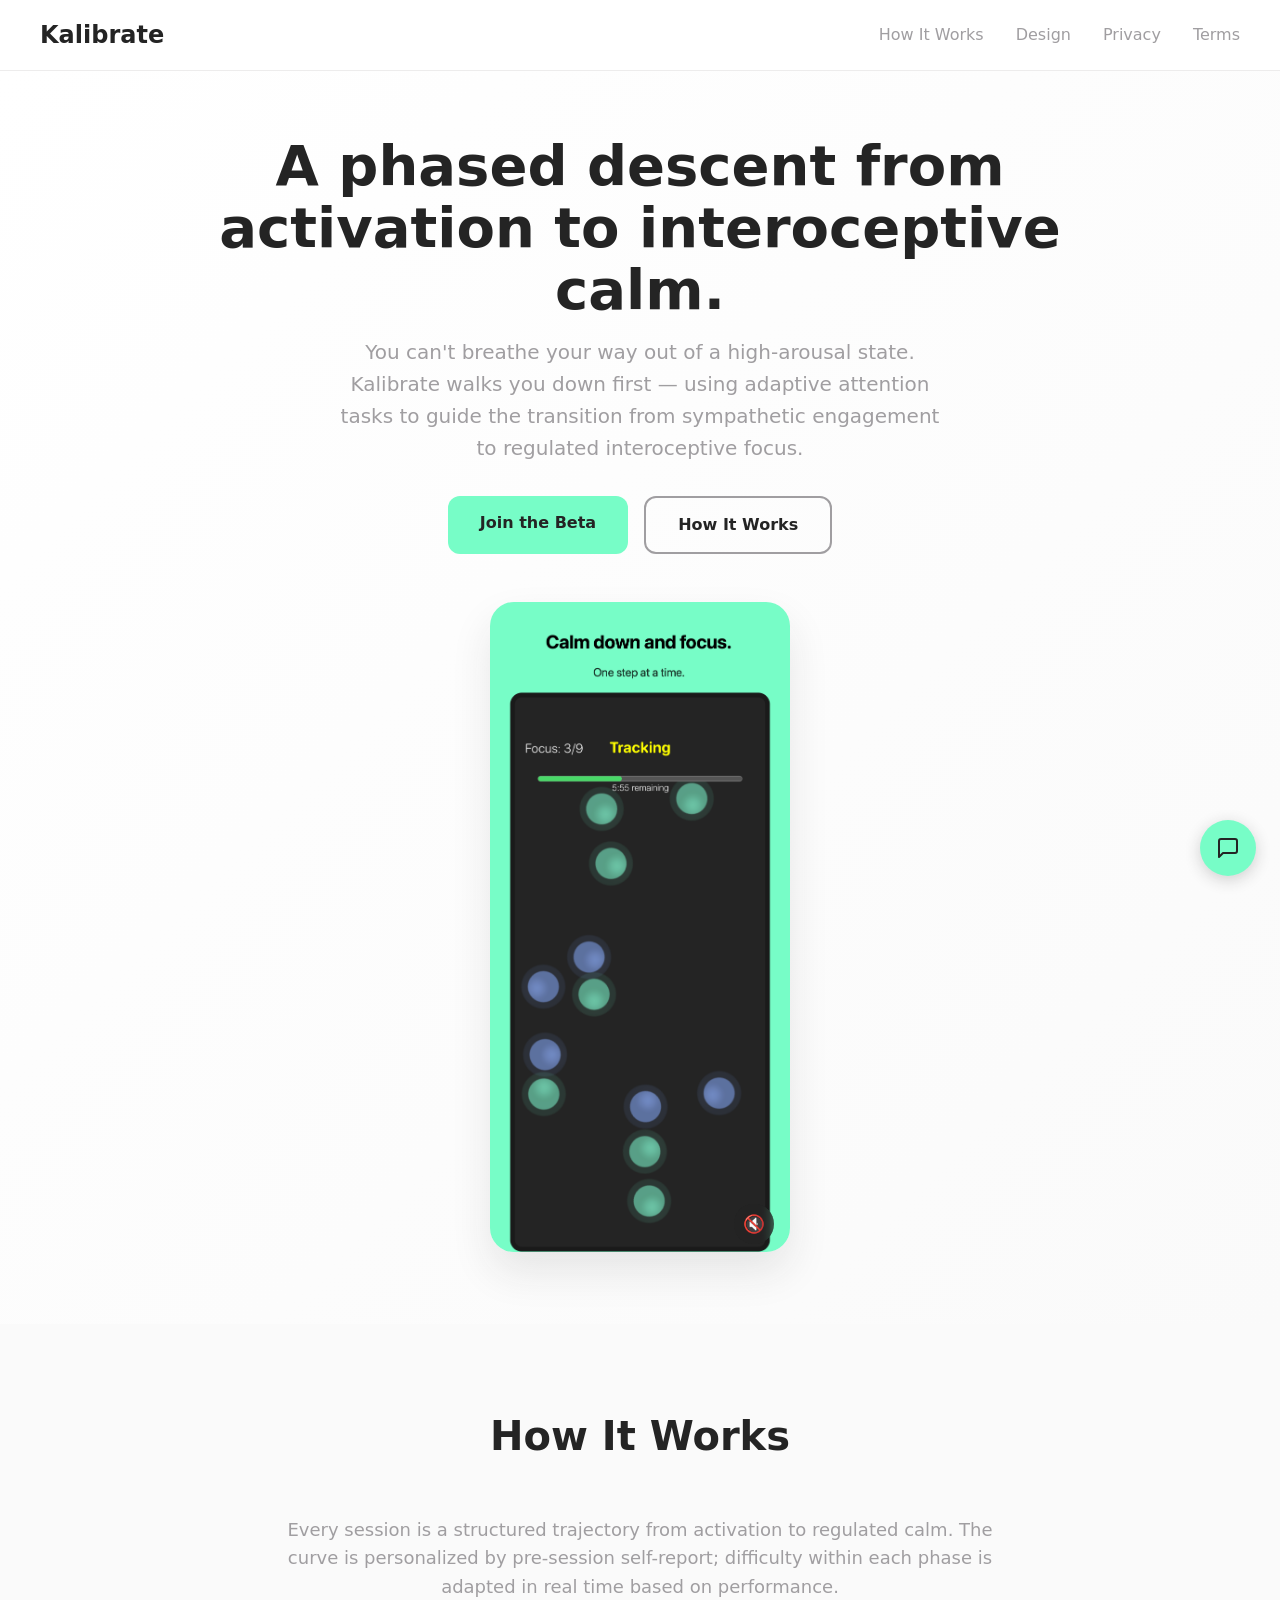
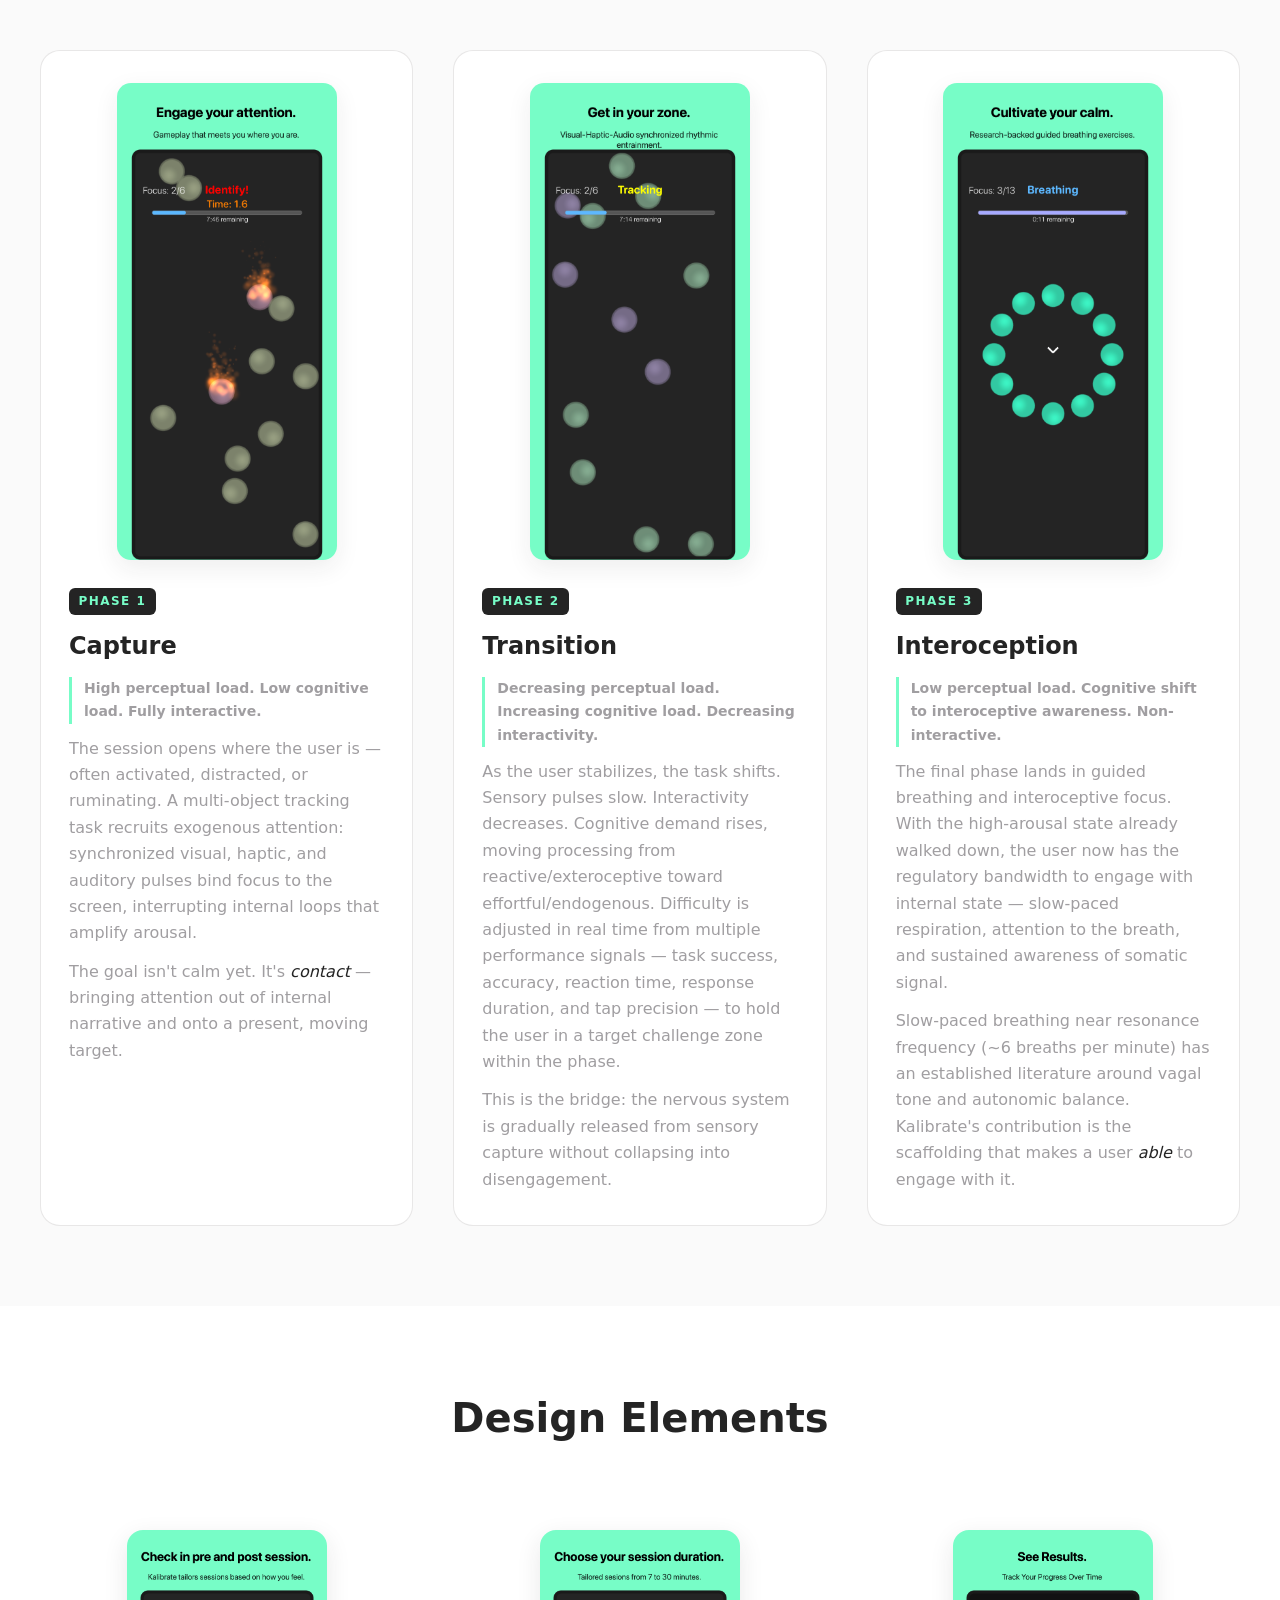
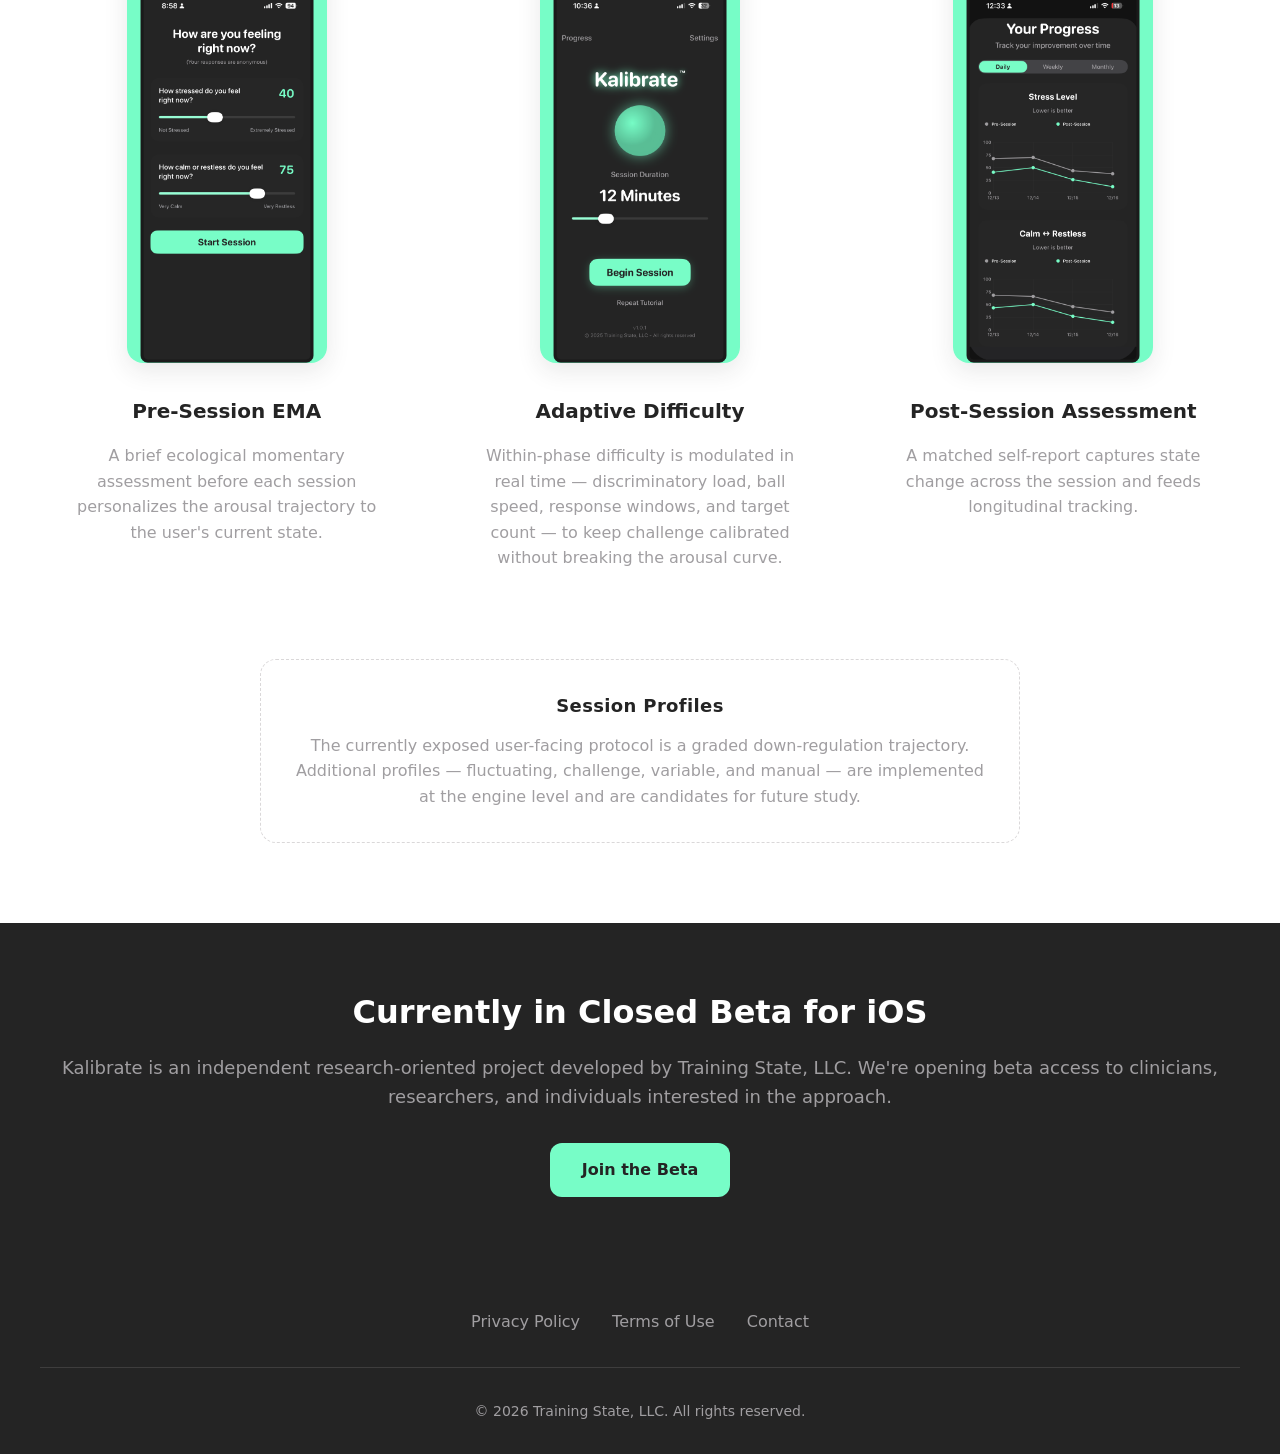
==== commit abd92a11: "Remove dead 'For Researchers' mailto button from beta section Co-Authored-By: Claude Fable 5.1 <nore" ====
--- a/index.html
+++ b/index.html
@@ -173,8 +173,6 @@
                 <div class="cta-buttons cta-centered">
                     <a href="https://docs.google.com/forms/d/e/1FAIpQLSfNAhvGWcJ5w_ZkRnfmBQwcQlSA0l8Zf64IccUnD5kCKtY3tA/viewform?usp=dialog"
                         class="btn btn-primary" target="_blank" rel="noopener">Join the Beta</a>
-                    <a href="mailto:zachary@kalibrate.me?subject=Research%20inquiry" class="btn btn-secondary">For
-                        Researchers</a>
                 </div>
             </div>
         </section>
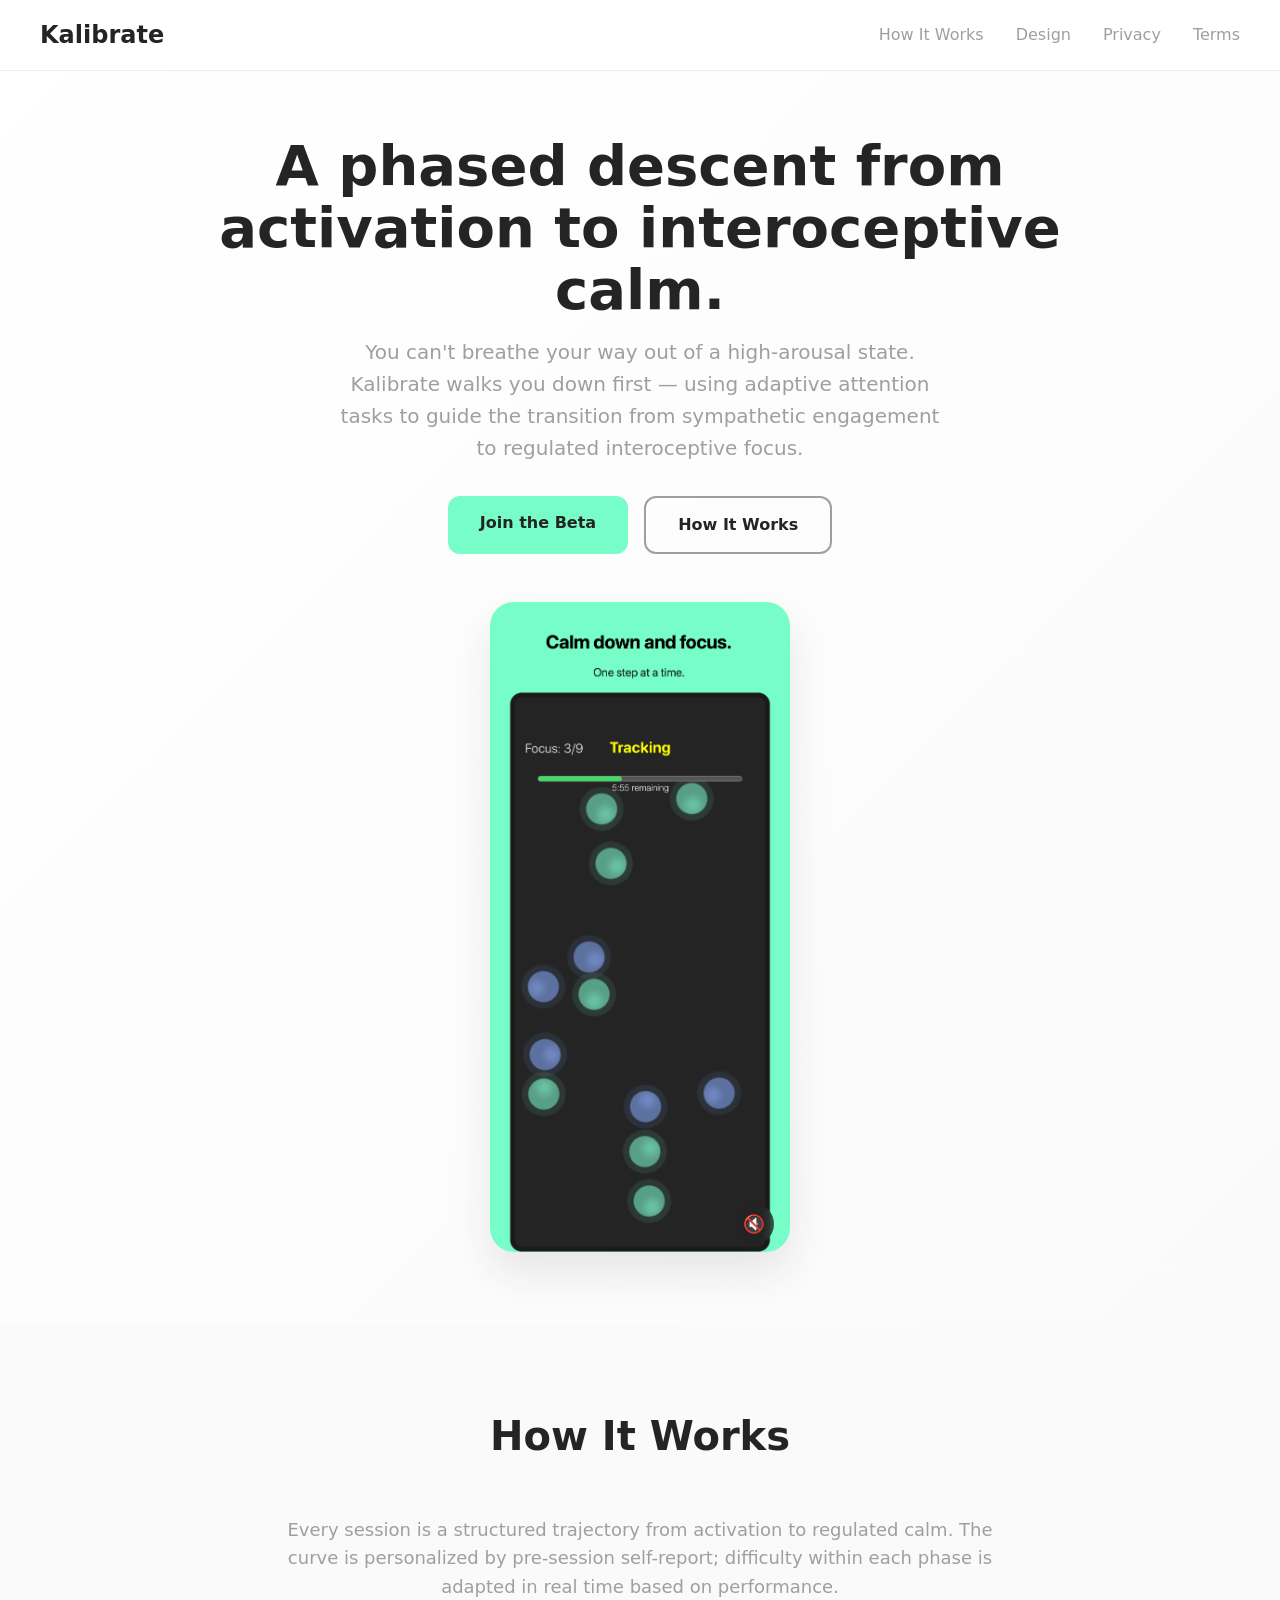
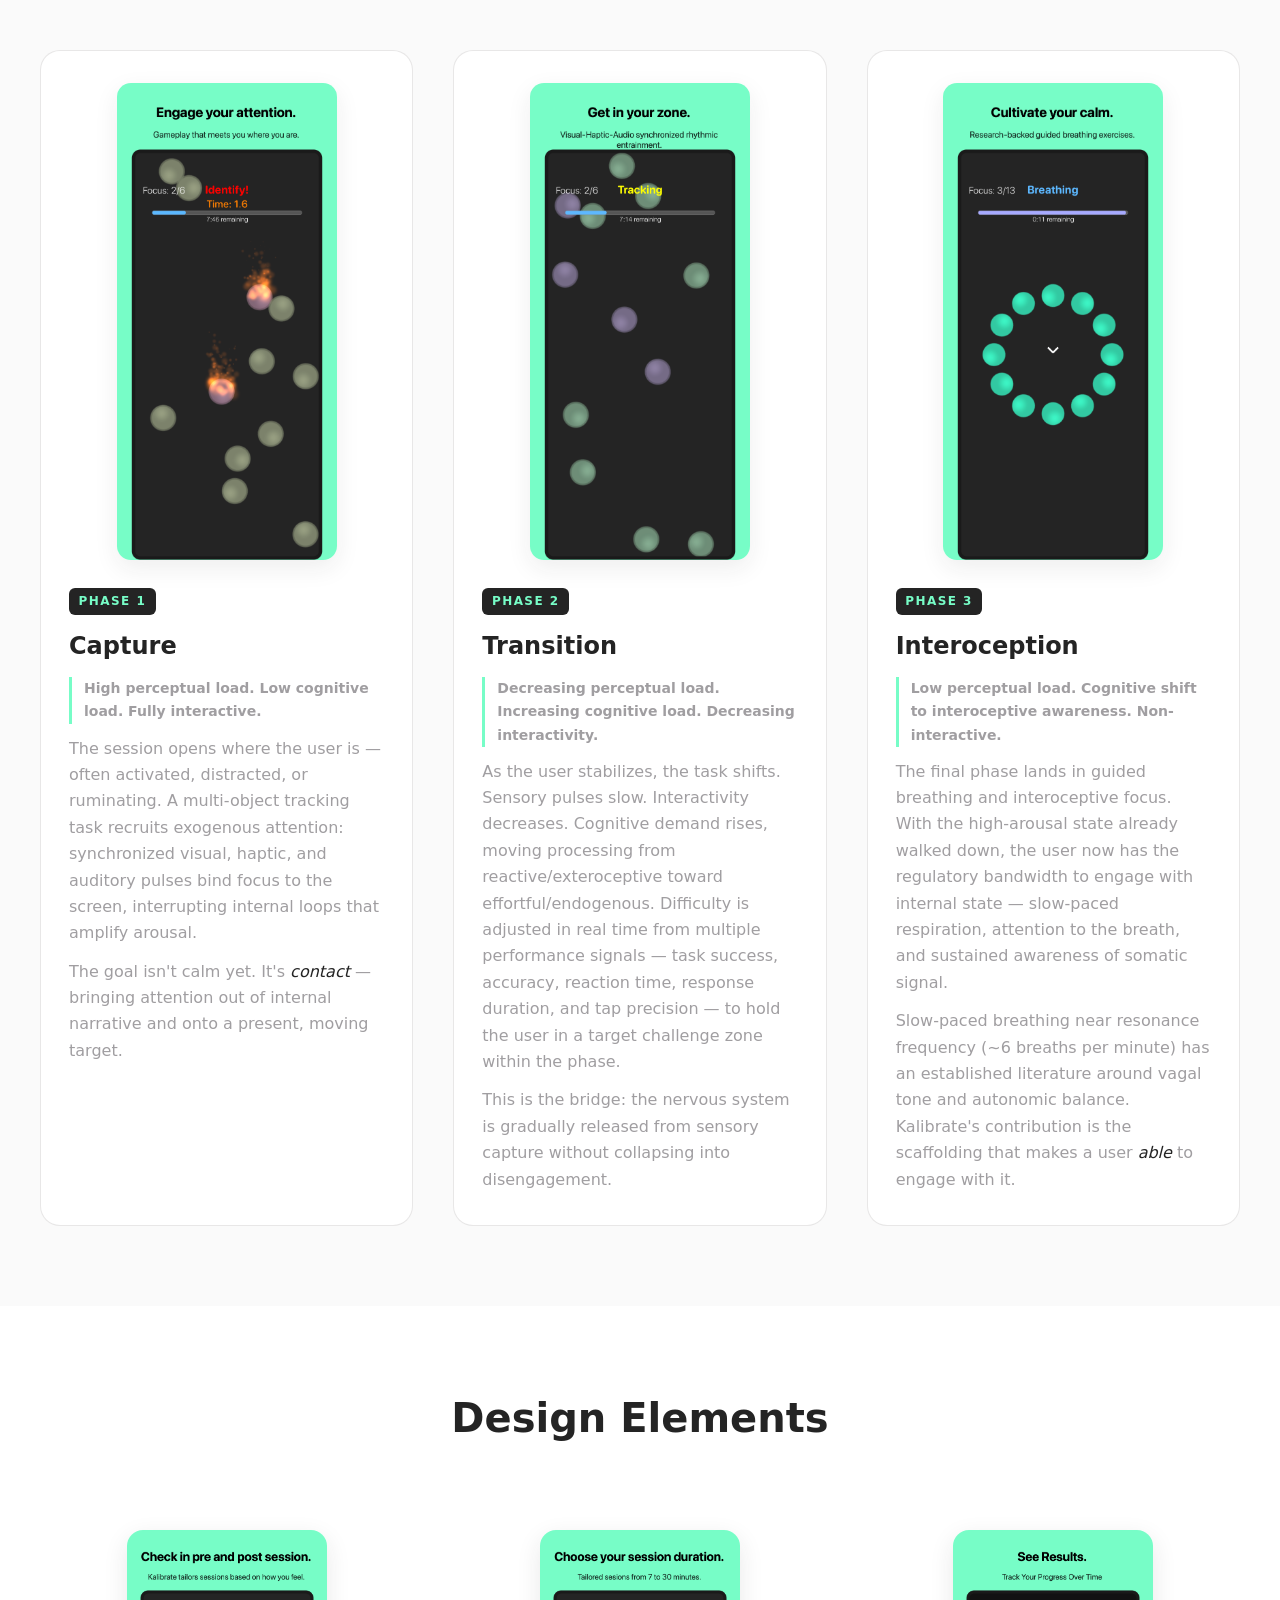
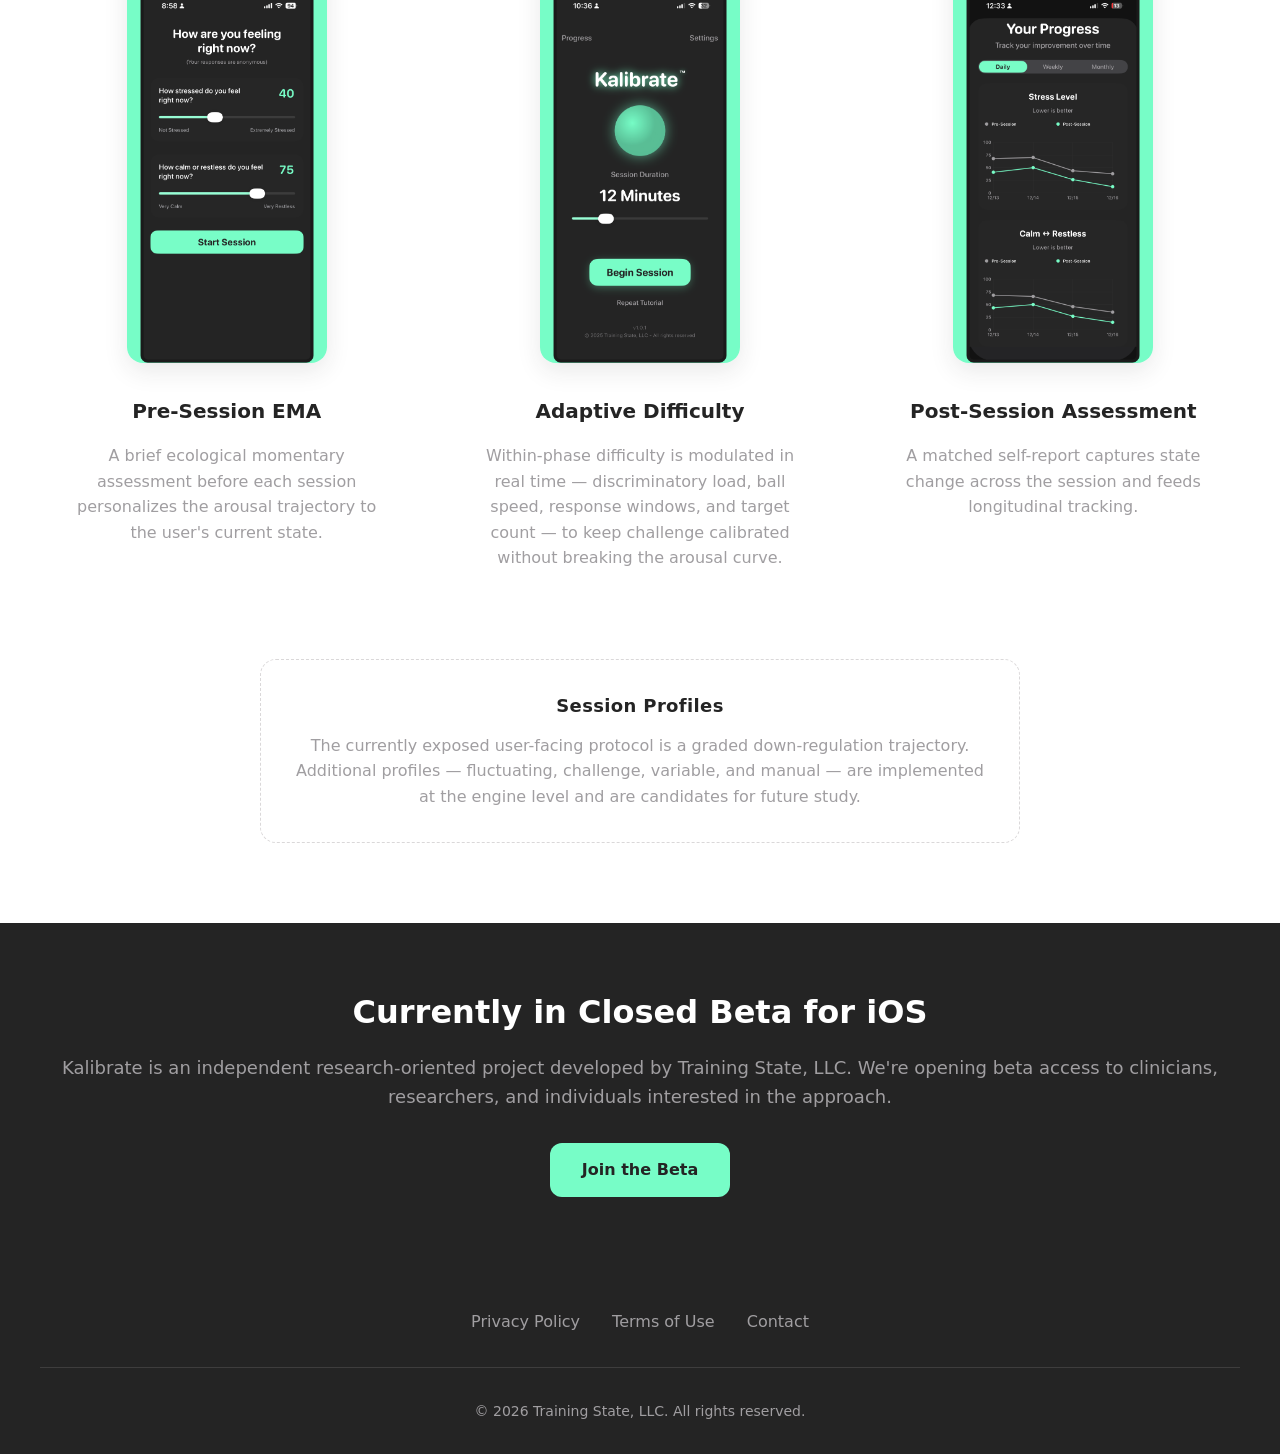
==== commit 9ca4ed3f: "Remove science chatbot widget Drops js/chatbot.js, css/chatbot.css, and their includes in index.html" ====
--- a/index.html
+++ b/index.html
@@ -8,9 +8,7 @@
     <meta name="description"
         content="A phased iOS intervention that uses adaptive attention tasks to guide users from activation to interoceptive regulation. A research-oriented approach to down-regulation.">
     <link rel="stylesheet" href="css/style.css">
-    <link rel="stylesheet" href="css/chatbot.css">
     <script src="js/main.js"></script>
-    <script src="js/chatbot.js" defer></script>
     <!-- Google Analytics -->
     <script async src="https://www.googletagmanager.com/gtag/js?id=G-4WPZDJNHLG"></script>
     <script>
